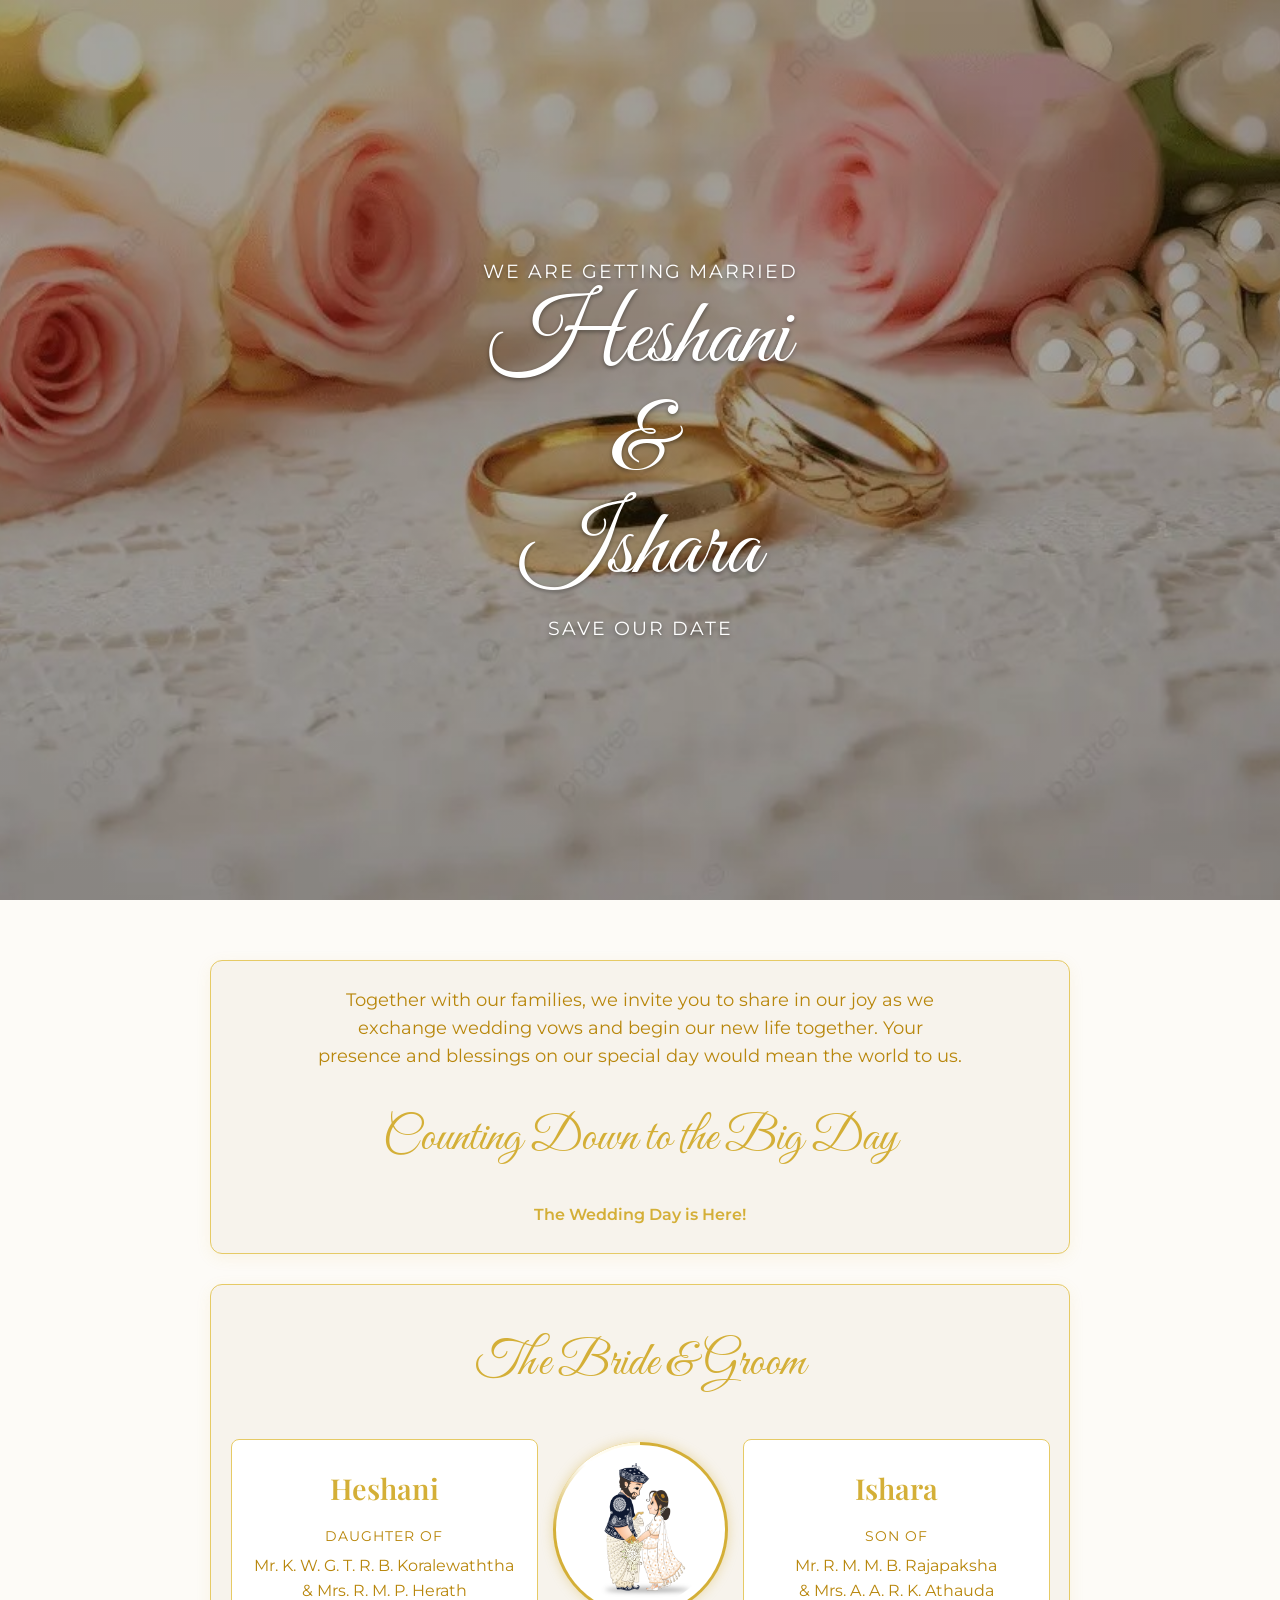
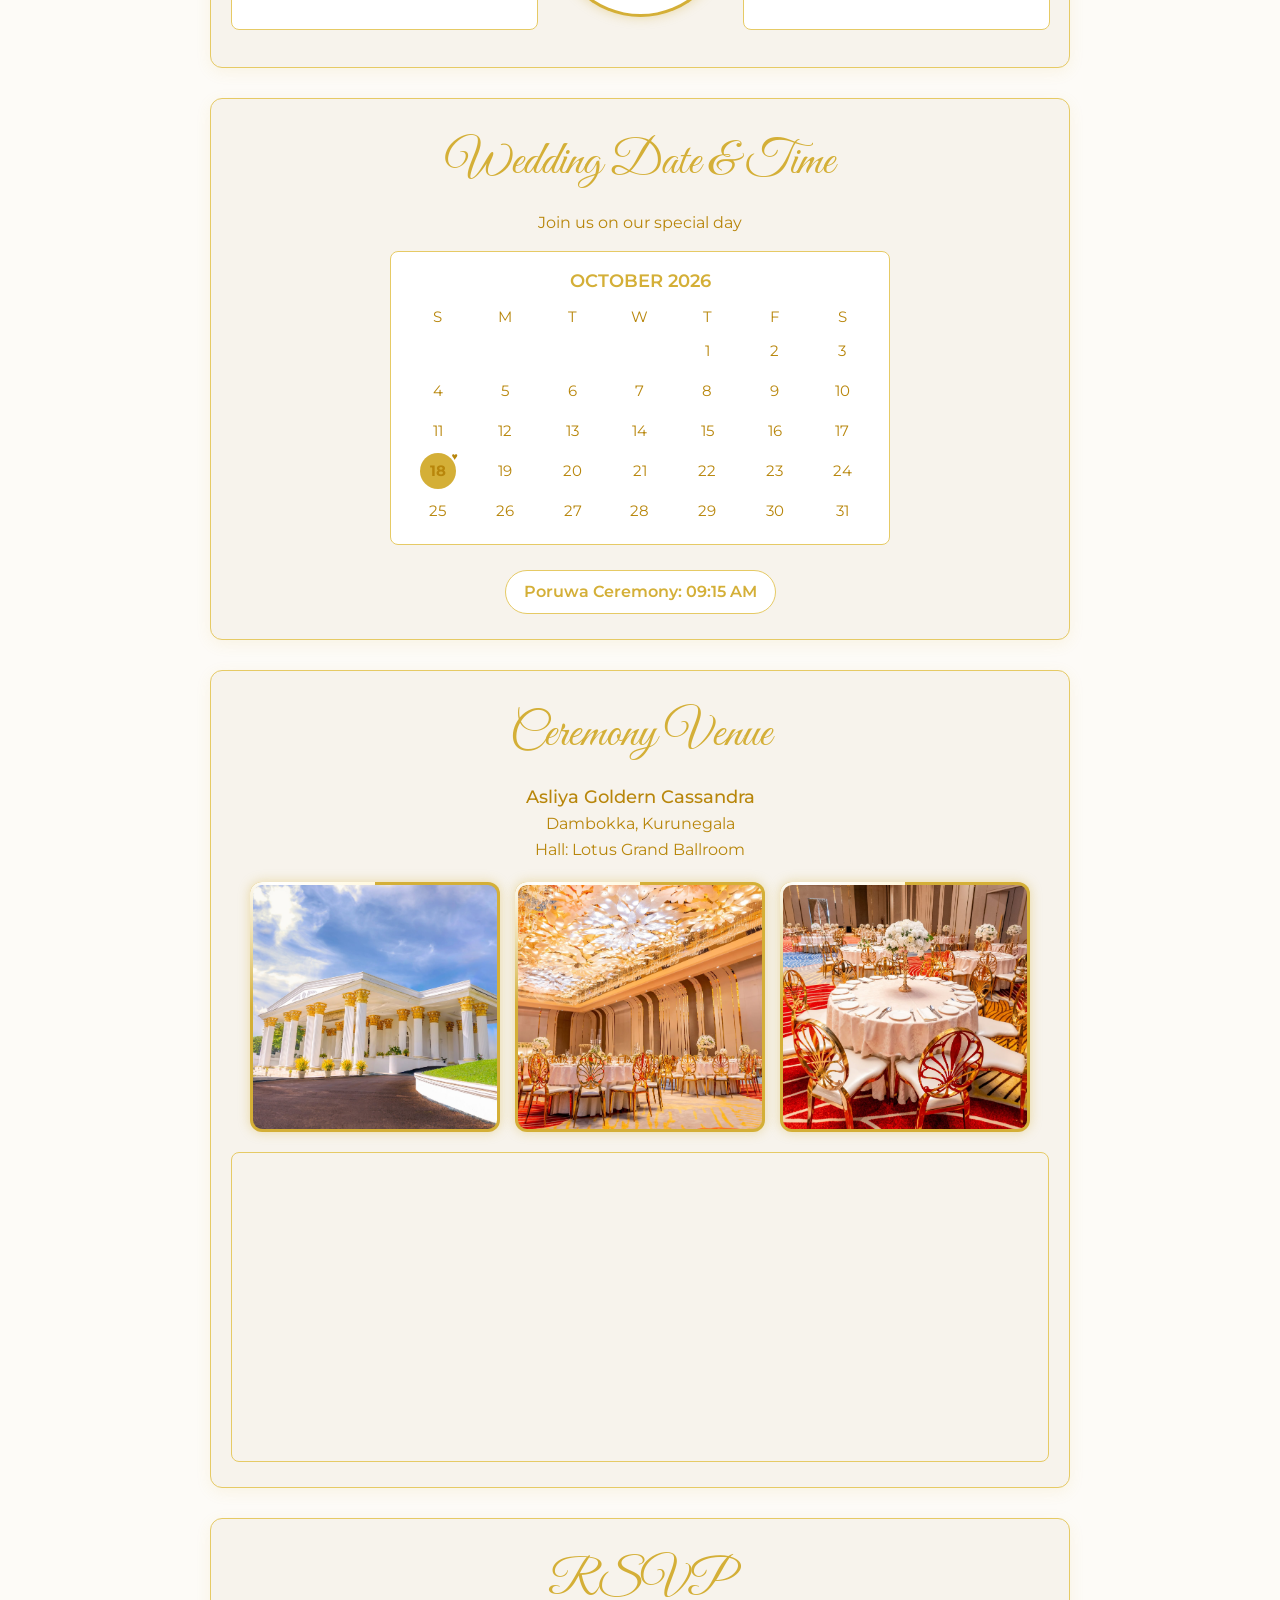
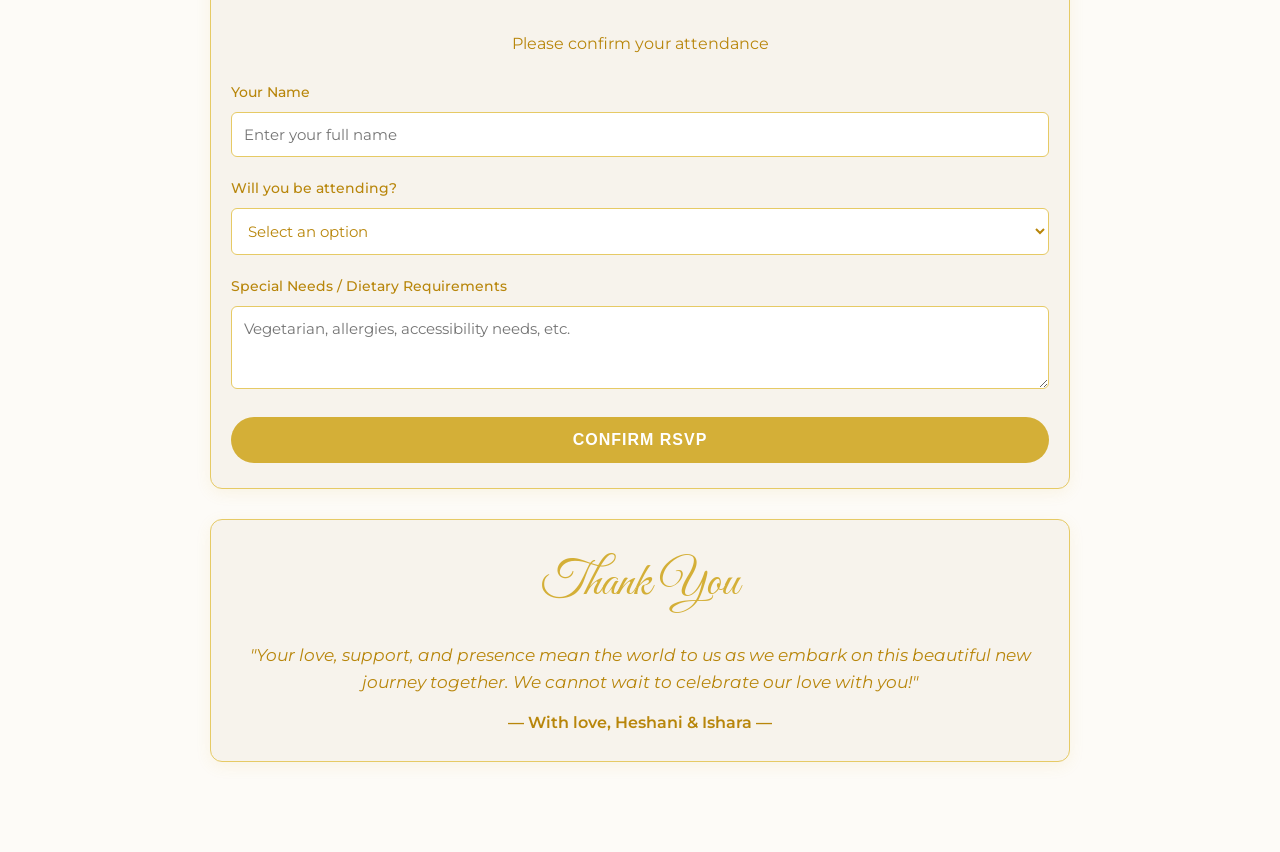
==== index.html @ fb52518d "Add files via upload" ====
<!DOCTYPE html>
<html lang="en">
<head>
    <meta charset="UTF-8">
    <meta name="viewport" content="width=device-width, initial-scale=1.0">
    <title>Heshani & Ishara - Wedding Invitation</title>
    <link href="https://fonts.googleapis.com/css2?family=Playfair+Display:ital,wght@0,400;0,600;0,700;1,400&family=Great+Vibes&family=Montserrat:wght@300;400;500;600&display=swap" rel="stylesheet">
    <link rel="stylesheet" href="styles.css">
	<link href="https://fonts.googleapis.com/css2?family=Cinzel:wght@500;600;700&family=Cormorant+Garamond:ital,wght@0,400;0,600;1,400&family=Montserrat:wght@300;400;500;600&display=swap" rel="stylesheet">
</head>
<body>

    <header class="hero">
        <div class="hero-content">
            <p>We are getting married</p>
            <h1  class="script-font" style="font-size: 6rem; margin-bottom: 10px;">Heshani <br>& <br> Ishara</h1>
            <p>Save Our Date</p>
        </div>
    </header>

    <main class="container">

        <section class="card">
            <p class="greeting">
                Together with our families, we invite you to share in our joy as we exchange wedding vows and begin our new life together. Your presence and blessings on our special day would mean the world to us.
            </p>

			<h2 class="script-font" style="font-size: 3rem; margin-bottom: 10px;">Counting Down to the Big Day</h2>
            <div class="countdown reveal-on-scroll" id="countdown">
                <div class="time-box"><span id="days">00</span><label>Days</label></div>
                <div class="time-box"><span id="hours">00</span><label>Hours</label></div>
                <div class="time-box"><span id="minutes">00</span><label>Mins</label></div>
                <div class="time-box"><span id="seconds">00</span><label>Secs</label></div>
            </div>
        </section>
		
		<section class="card">
			<div class="couple-grid">
				<!-- Title placed inside grid -->
				<h2 class="script-font couple-title">The Bride & Groom</h2>
				
				<!-- Bride Card -->
				<div class="couple-card bride-card reveal-on-scroll">
					<h3>Heshani</h3>
					<p class="parents-title">Daughter of</p>
					<p>Mr. K. W. G. T. R. B. Koralewaththa</p>
					<p>& Mrs. R. M. P. Herath</p>
				</div>

				<!-- Clipart Divider -->
				<div class="clipart-divider reveal-on-scroll">
					<div class="clipart-container">
						<img src="clip.jpg" alt="Wedding Rings Clipart" class="clipart-img">
					</div>
				</div>

				<!-- Groom Card -->
				<div class="couple-card groom-card reveal-on-scroll">
					<h3>Ishara</h3>
					<p class="parents-title">Son of</p>
					<p>Mr. R. M. M. B. Rajapaksha</p>
					<p>& Mrs. A. A. R. K. Athauda</p>
				</div>
			</div>
		</section>

        <section class="card">
            <h2 class="script-font" style="font-size: 3rem; margin-bottom: 10px;">Wedding Date & Time</h2>
            <p style="color: var(--text-muted); margin-top: 5px;">Join us on our special day</p>

            <div class="calendar-box reveal-on-scroll">
                <div class="calendar-header">OCTOBER 2026</div>
                <div class="calendar-grid">
                    <div class="day-name">S</div>
                    <div class="day-name">M</div>
                    <div class="day-name">T</div>
                    <div class="day-name">W</div>
                    <div class="day-name">T</div>
                    <div class="day-name">F</div>
                    <div class="day-name">S</div>
                    
                    <!-- October 1, 2026 starts on Thursday -->
                    <div class="date" style="grid-column: 5;">1</div>
                    <div class="date">2</div><div class="date">3</div>
                    <div class="date">4</div><div class="date">5</div><div class="date">6</div><div class="date">7</div><div class="date">8</div><div class="date">9</div><div class="date">10</div>
                    <div class="date">11</div><div class="date">12</div><div class="date">13</div><div class="date">14</div><div class="date">15</div><div class="date">16</div><div class="date">17</div>
                    <div class="date wedding-day">18</div><div class="date">19</div><div class="date">20</div><div class="date">21</div><div class="date">22</div><div class="date">23</div><div class="date">24</div>
                    <div class="date">25</div><div class="date">26</div><div class="date">27</div><div class="date">28</div><div class="date">29</div><div class="date">30</div><div class="date">31</div>
                </div>
            </div>

            <div class="ceremony-badge">
                Poruwa Ceremony: 09:15 AM
            </div>
        </section>

        <section class="card">
            <h2 class="script-font" style="font-size: 3rem; margin-bottom: 10px;">Ceremony Venue</h2>
            <p style="font-weight: 500; font-size: 1.1rem; margin-top: 10px;">Asliya Goldern Cassandra</p>
            <p style="color: var(--text-muted);">Dambokka, Kurunegala</p>
			<p style="color: var(--text-muted);">Hall: Lotus Grand Ballroom</p>
			
			<!-- Photo Gallery Section -->
			<div class="photo-gallery">
				<div class="photo-frame reveal-on-scroll">
					<img src="r1.jpg" alt="Memory Photo 1" class="gallery-img">
				</div>
				<div class="photo-frame reveal-on-scroll">
					<img src="r2.jpg" alt="Memory Photo 2" class="gallery-img">
				</div>
				<div class="photo-frame reveal-on-scroll">
					<img src="r3.jpg" alt="Memory Photo 3" class="gallery-img">
				</div>
			</div>

            <div class="map-container">
                
				<iframe src="https://www.google.com/maps/embed?pb=!1m18!1m12!1m3!1d3956.282441303506!2d80.33976857500139!3d7.433966292576842!2m3!1f0!2f0!3f0!3m2!1i1024!2i768!4f13.1!3m3!1m2!1s0x3ae33ba4acb686e9%3A0x4133679c8fdf897c!2sAsliya%20Golden%20Cassandra!5e0!3m2!1sen!2skr!4v1788179444123!5m2!1sen!2skr" width="600" height="450" style="border:0;" allowfullscreen="" loading="lazy" referrerpolicy="strict-origin-when-cross-origin"></iframe>
				
            </div>
        </section>

        <section class="card">
            <h2  class="script-font" style="font-size: 3rem; margin-bottom: 10px;">RSVP</h2>
            <p style="color: var(--text-muted); margin-bottom: 25px;">Please confirm your attendance</p>

            <form id="rsvpForm">
                <div class="form-group">
                    <label for="fullName">Your Name</label>
                    <input type="text" id="fullName" placeholder="Enter your full name" required>
                </div>

                <div class="form-group">
                    <label for="attendance">Will you be attending?</label>
                    <select id="attendance" required>
                        <option value="" disabled selected>Select an option</option>
                        <option value="attending">Joyfully Accept</option>
                        <option value="not_attending">Regretfully Decline</option>
                        <!--option value="attending_with_guest">Attending with Guest (+1)</option> -->
                    </select>
                </div>

                <div class="form-group">
                    <label for="specialNeeds">Special Needs / Dietary Requirements</label>
                    <textarea id="specialNeeds" rows="3" placeholder="Vegetarian, allergies, accessibility needs, etc."></textarea>
                </div>

                <button type="submit" class="btn-submit">Confirm RSVP</button>
            </form>
        </section>

        <section class="card">
            <h2 class="script-font" style="font-size: 3rem; color: var(--accent-gold);">Thank You</h2>
            <p class="closing-message">
                "Your love, support, and presence mean the world to us as we embark on this beautiful new journey together. We cannot wait to celebrate our love with you!"
            </p>
            <p style="margin-top: 15px; font-weight: 600; color: var(--text-dark);">— With love, Heshani & Ishara —</p>
        </section>

    </main>

    <script src="script.js"></script>
</body>
</html>
---- styles.css ----
:root {
    --bg-cream: #FDFBF7;
    --card-cream: #F7F3EC;
    --accent-gold: #D4AF37;       /* Bright, rich gold */
    --clear-gold: #E6CA65;        /* Clear gold for borders */
    --dark-gold: #B8860B;         /* Deep gold for main body text */
    --white: #FFFFFF;
}

* {
    margin: 0;
    padding: 0;
    box-sizing: border-box;
}

html {
    scroll-behavior: smooth;
}

body {
    font-family: 'Montserrat', sans-serif;
    background-color: var(--bg-cream);
    color: var(--dark-gold);      /* Changed main body text to gold */
    line-height: 1.6;
    text-align: center;
}

h1, h2, h3 {
    font-family: 'Playfair Display', serif;
    font-weight: 600;
    color: var(--accent-gold);     /* Changed headers to gold */
}

.script-font {
    font-family: 'Great Vibes', cursive;
    color: var(--accent-gold);
    font-weight: 400;
}

.container {
    max-width: 900px;
    margin: 0 auto;
    padding: 60px 20px;
}

.card {
    background: var(--card-cream);
    border: 1.5px solid var(--clear-gold); /* Clear gold border */
    border-radius: 12px;
    padding: 40px 20px;
    margin-bottom: 40px;
    box-shadow: 0 4px 15px rgba(212, 175, 55, 0.1);
}

/* Hero Section */
.hero {
    position: relative;
    min-height: 100vh;
    display: flex;
    align-items: center;
    justify-content: center;		
	background: linear-gradient(rgba(0, 0, 0, 0.35), rgba(0, 0, 0, 0.35)), 
                url('cover1.jpg') center/cover no-repeat;
    color: var(--white);
    text-shadow: 0 2px 4px rgba(0, 0, 0, 0.4);
    padding: 20px;
}

.hero-content h1 {
    font-size: clamp(3rem, 8vw, 5rem);
    margin-bottom: 10px;
    line-height: 1.1;
    color: var(--white);
}

.hero-content p {
    font-size: 1.2rem;
    letter-spacing: 2px;
    text-transform: uppercase;
}

.greeting {
    font-size: 1.1rem;
    max-width: 650px;
    margin: 0 auto 30px auto;
    color: var(--dark-gold);
}

/* Countdown */
.countdown {
    display: flex;
    justify-content: center;
    gap: 15px;
    margin-top: 25px;
    flex-wrap: wrap;
}

.time-box {
    background: var(--white);
    border: 1px solid var(--clear-gold); /* Clear gold border */
    padding: 15px;
    border-radius: 8px;
    min-width: 80px;
}

.time-box span {
    display: block;
    font-size: 1.8rem;
    font-weight: 700;
    color: var(--accent-gold);
    font-family: 'Playfair Display', serif;
}

.time-box label {
    font-size: 0.75rem;
    text-transform: uppercase;
    letter-spacing: 1px;
    color: var(--dark-gold);
}

/* Couple Section */
.couple-grid {
    display: grid;
    grid-template-columns: repeat(auto-fit, minmax(280px, 1fr));
    gap: 30px;
    margin-top: 30px;
}

.couple-card {
    background: var(--white);
    padding: 30px;
    border-radius: 8px;
    border: 1px solid var(--clear-gold); /* Clear gold border */
}

.couple-card h3 {
    font-size: 1.8rem;
    color: var(--accent-gold);
    margin-bottom: 10px;
}

.parents-title {
    font-size: 0.85rem;
    text-transform: uppercase;
    letter-spacing: 1px;
    color: var(--dark-gold);
    margin-top: 15px;
    margin-bottom: 5px;
}

/* Calendar */
.calendar-box {
    background: var(--white);
    max-width: 350px;
    margin: 20px auto;
    border-radius: 8px;
    padding: 20px;
    border: 1px solid var(--clear-gold); /* Clear gold border */
}

.calendar-header {
    font-weight: 600;
    color: var(--accent-gold);
    margin-bottom: 15px;
    font-size: 1.1rem;
}

/* Center grid items and maintain proportional sizing */
.calendar-grid {
    display: grid;
    grid-template-columns: repeat(7, 1fr);
    gap: 4px;
    font-size: 0.95rem;
    align-items: center;
    justify-items: center;
}

/* Base date styling with forced equal width and height */
.date {
    display: flex;
    align-items: center;
    justify-content: center;
    width: 36px;            /* Fixed width for a perfect base */
    height: 36px;           /* Fixed height equal to width */
    border-radius: 50%;     /* Creates a perfect symmetrical circle */
    color: var(--dark-gold);
    margin: 0 auto;
}

/* Symmetrical highlighted circle with smooth slow blinking */
.wedding-day {
    background: var(--accent-gold);
    color: var(--white);
    font-weight: bold;
    position: relative;
    border-radius: 50%;
    /* Smooth, subtle glow animation */
    animation: slowBlink 2.5s infinite ease-in-out;
}

/* Heart indicator position adjustment */
.wedding-day::after {
    content: '♥';
    position: absolute;
    top: -4px;
    right: -2px;
    font-size: 0.65rem;
    color: var(--dark-gold);
}

/* Smooth blinking animation that preserves the perfect circle */
@keyframes slowBlink {
    0%, 100% {
        opacity: 1;
        transform: scale(1);
        box-shadow: 0 0 0px rgba(212, 175, 55, 0);
    }
    50% {
        opacity: 0.55;
        transform: scale(1.1);
        box-shadow: 0 0 10px rgba(212, 175, 55, 0.7);
    }
}





@keyframes slowBlink {
    0%, 100% {
        opacity: 1;
        transform: scale(1);
        box-shadow: 0 0 0px rgba(212, 175, 55, 0);
    }
    50% {
        opacity: 0.4;
        transform: scale(1.08);
        box-shadow: 0 0 12px rgba(212, 175, 55, 0.8);
    }
}

.ceremony-badge {
    display: inline-block;
    background: var(--white);
    border: 1px solid var(--clear-gold); /* Clear gold border */
    color: var(--accent-gold);
    padding: 10px 20px;
    border-radius: 50px;
    font-weight: 600;
    margin-top: 15px;
    font-size: 1.1rem;
}

/* Map */
.map-container {
    overflow: hidden;
    border-radius: 8px;
    border: 1px solid var(--clear-gold); /* Clear gold border */
    margin-top: 20px;
}

.map-container iframe {
    width: 100%;
    height: 300px;
    border: 0;
}

/* Form */
.form-group {
    margin-bottom: 20px;
    text-align: left;
}

.form-group label {
    display: block;
    margin-bottom: 8px;
    font-size: 0.9rem;
    font-weight: 500;
    color: var(--dark-gold);
}

.form-group input, 
.form-group select, 
.form-group textarea {
    width: 100%;
    padding: 12px;
    border: 1px solid var(--clear-gold); /* Clear gold border */
    border-radius: 6px;
    background: var(--white);
    font-family: inherit;
    font-size: 0.95rem;
    color: var(--dark-gold);
}

.form-group input:focus, 
.form-group select:focus, 
.form-group textarea:focus {
    outline: none;
    border-color: var(--accent-gold);
    box-shadow: 0 0 5px rgba(212, 175, 55, 0.5);
}

.btn-submit {
    background: var(--accent-gold);
    color: var(--white);
    border: none;
    padding: 14px 30px;
    font-size: 1rem;
    font-weight: 600;
    border-radius: 50px;
    cursor: pointer;
    width: 100%;
    transition: background 0.3s ease;
    letter-spacing: 1px;
    text-transform: uppercase;
}

.btn-submit:hover {
    background: var(--dark-gold);
}

/* Footer Message */
.closing-message {
    font-style: italic;
    color: var(--dark-gold);
    font-size: 1.05rem;
    margin-top: 20px;
}

/* Responsive layout for mobile screens */
/* MOBILE LAYOUT ORDER: Title (1) -> Clipart (2) -> Heshani (3) -> Ishara (4) */
@media (max-width: 768px) {
    .couple-grid {
        flex-direction: column;
        gap: 15px;
    }

    .couple-title {
        order: 1;
        margin-bottom: 0;
    }

    .clipart-divider {
        order: 2;
    }

    .bride-card {
        order: 3;
        width: 100%;
    }

    .groom-card {
        order: 4;
        width: 100%;
    }

    .couple-card {
        padding: 20px 15px;
    }
}

/* */
 /* 1. Reduce overall padding inside the card */
.card {
    background: var(--card-cream);
    border: 1.5px solid var(--clear-gold);
    border-radius: 12px;
    padding: 25px 20px; /* Reduced top/bottom padding from 40px to 25px */
    margin-bottom: 30px; /* Reduced bottom margin from 40px to 30px */
    box-shadow: 0 4px 15px rgba(212, 175, 55, 0.1);
}

/* 2. Increase calendar width and reduce vertical margins */
.calendar-box {
    background: var(--white);
    max-width: 500px; /* Increased width from 350px to 500px to spread dates evenly */
    width: 100%;
    margin: 15px auto; /* Reduced vertical margins */
    border-radius: 8px;
    padding: 15px; /* Reduced padding from 20px to 15px */
    border: 1px solid var(--clear-gold);
}

.calendar-header {
    font-weight: 600;
    color: var(--accent-gold);
    margin-bottom: 10px; /* Reduced spacing under the month title */
    font-size: 1.1rem;
}

/* 3. Adjust grid column gap and row spacing */
.calendar-grid {
    display: grid;
    grid-template-columns: repeat(7, 1fr);
    gap: 4px; /* Reduced gap between numbers */
    font-size: 0.95rem;
}

.date {
    padding: 6px 0; /* Reduced top/bottom padding from 8px to 6px */
    border-radius: 50%;
    color: var(--dark-gold);
}

/* 4. Make the ceremony badge more compact */
.ceremony-badge {
    display: inline-block;
    background: var(--white);
    border: 1px solid var(--clear-gold);
    color: var(--accent-gold);
    padding: 8px 18px; /* Reduced padding from 10px 20px to 8px 18px */
    border-radius: 50px;
    font-weight: 600;
    margin-top: 10px; /* Reduced top margin from 15px to 10px */
    font-size: 1rem;
}


/* clip art */

/* Container for the clipart image */
.clipart-container {
    position: relative;
    width: 190px;
    height: 190px;
    margin: 15px auto 25px auto;
    border-radius: 50%;
    padding: 3px; /* Space for the animated border */
    background: #D4AF37; /* Base gold color */
    box-shadow: 0 0 15px rgba(212, 175, 55, 0.4); /* Gold ambient glow */
    overflow: hidden;
    display: flex;
    align-items: center;
    justify-content: center;
}

/* Moving bright spot across the border path */
.clipart-container::before {
    content: '';
    position: absolute;
    width: 150%;
    height: 150%;
    background: conic-gradient(
        transparent 0deg,
        transparent 280deg,
        #FFFFFF 330deg, /* Bright white light spot */
        #FFF8DC 360deg  /* Warm gold accent */
    );
    animation: rotateBorder 3.5s linear infinite;
}

/* Clipart image element */
.clipart-img {
    position: relative;
    z-index: 1;
    width: 100%;
    height: 100%;
    object-fit: contain;
    background-color: var(--white);
    border-radius: 50%;
    padding: 12px;
}

/* Border light rotation animation */
@keyframes rotateBorder {
    0% {
        transform: rotate(0deg);
    }
    100% {
        transform: rotate(360deg);
    }
}



/*  raw couple grid */ 

/* Flex layout to keep all 3 elements in a single horizontal row */
.couple-grid {
    display: flex;
    flex-direction: row;
    align-items: center;
    justify-content: center;
    gap: 15px; /* Minimal, clean spacing between cards */
    margin-top: 25px;
    width: 100%;
}

/* Flex sizing to ensure equal-width cards */
.couple-card {
    flex: 1;
    background: var(--white);
    padding: 25px 15px;
    border-radius: 8px;
    border: 1px solid var(--clear-gold);
    min-width: 0; /* Prevents overflow inside flex containers */
}

/* Center clipart styling */
.clipart-divider {
    flex: 0 0 auto; /* Keeps the clipart at a fixed size */
    display: flex;
    align-items: center;
    justify-content: center;
}

.clipart-container {
    position: relative;
    width: 175px;
    height: 175px;
    border-radius: 50%;
    padding: 3px;
    background: var(--accent-gold);
    box-shadow: 0 0 12px rgba(212, 175, 55, 0.4);
    overflow: hidden;
    display: flex;
    align-items: center;
    justify-content: center;
}

/* Smooth rotating light spot on border */
.clipart-container::before {
    content: '';
    position: absolute;
    width: 150%;
    height: 150%;
    background: conic-gradient(
        transparent 0deg,
        transparent 270deg,
        #FFFFFF 320deg,
        #FFF8DC 360deg
    );
    animation: rotateBorder 3s linear infinite;
}

.clipart-img {
    position: relative;
    z-index: 1;
    width: 100%;
    height: 100%;
    object-fit: contain;
    background-color: var(--white);
    border-radius: 50%;
    padding: 8px;
}

@keyframes rotateBorder {
    0% { transform: rotate(0deg); }
    100% { transform: rotate(360deg); }
}

/* Mobile Responsiveness */
@media (max-width: 768px) {
    .couple-grid {
        gap: 8px; /* Tighter gap on smaller screens */
    }
    
    .couple-card {
        padding: 15px 8px;
    }

    .clipart-container {
        width: 55px;
        height: 55px;
    }
}

/* Title inside grid styling */
.couple-title {
    font-size: 3rem;
    margin-bottom: 10px;
    width: 100%;
}

/* Desktop Grid/Flex Layout (Title Top, then Row below) */
.couple-grid {
    display: flex;
    flex-wrap: wrap;
    align-items: center;
    justify-content: center;
    gap: 15px;
    margin-top: 15px;
    width: 100%;
}

.couple-card {
    flex: 1;
    background: var(--white);
    padding: 25px 15px;
    border-radius: 8px;
    border: 1px solid var(--clear-gold);
    min-width: 0;
}

.clipart-divider {
    flex: 0 0 auto;
    display: flex;
    align-items: center;
    justify-content: center;
}

.clipart-container {
    position: relative;
    width: 175px;
    height: 175px;
    border-radius: 50%;
    padding: 3px;
    background: var(--accent-gold);
    box-shadow: 0 0 12px rgba(212, 175, 55, 0.4);
    overflow: hidden;
    display: flex;
    align-items: center;
    justify-content: center;
}

.clipart-container::before {
    content: '';
    position: absolute;
    width: 150%;
    height: 150%;
    background: conic-gradient(
        transparent 0deg,
        transparent 270deg,
        #FFFFFF 320deg,
        #FFF8DC 360deg
    );
    animation: rotateBorder 3s linear infinite;
}

.clipart-img {
    position: relative;
    z-index: 1;
    width: 100%;
    height: 100%;
    object-fit: contain;
    background-color: var(--white);
    border-radius: 50%;
    padding: 8px;
}

@keyframes rotateBorder {
    0% { transform: rotate(0deg); }
    100% { transform: rotate(360deg); }
}

/* MOBILE LAYOUT ORDER: Title (1) -> Clipart (2) -> Heshani (3) -> Ishara (4) */
@media (max-width: 768px) {
    .couple-grid {
        flex-direction: column;
        gap: 15px;
    }

    .couple-title {
        order: 1;
        margin-bottom: 0;
    }

    .clipart-divider {
        order: 2;
    }

    .bride-card {
        order: 3;
        width: 100%;
    }

    .groom-card {
        order: 4;
        width: 100%;
    }

    .couple-card {
        padding: 20px 15px;
    }
}

/* Initial hidden state for scroll-animated elements */
.reveal-on-scroll {
    opacity: 0;
    transform: translateY(30px) scale(0.95);
    transition: opacity 0.6s cubic-bezier(0.175, 0.885, 0.32, 1.275), 
                transform 0.6s cubic-bezier(0.175, 0.885, 0.32, 1.275);
    will-change: opacity, transform;
}

/* Bouncing reveal state triggered on scroll */
.reveal-on-scroll.bounce-in {
    opacity: 1;
    transform: translateY(0) scale(1);
}

/* Gallery Container Layout */
.photo-gallery {
    display: flex;
    flex-direction: row;
    align-items: center;
    justify-content: center;
    gap: 15px;
    margin: 20px 0;
    width: 100%;
}

/* Square Photo Frame with Gold Border & Ambient Glow */
.photo-frame {
    position: relative;
    width: 250px;
    height: 250px; /* Forces a perfect square */
    border-radius: 12px; /* Smooth rounded square corners */
    padding: 3px; /* Border thickness for light animation */
    background: var(--accent-gold);
    box-shadow: 0 0 12px rgba(212, 175, 55, 0.4);
    overflow: hidden;
    display: flex;
    align-items: center;
    justify-content: center;
    flex: 0 0 auto;
}

/* Continuous Light Spot Traveling Around the Square Border */
.photo-frame::before {
    content: '';
    position: absolute;
    width: 200%;
    height: 200%;
    background: conic-gradient(
        transparent 0deg,
        transparent 270deg,
        #FFFFFF 320deg, /* Bright traveling spotlight */
        #FFF8DC 360deg
    );
    /*animation: rotateBorder 3.5s linear infinite; */
}

/* Square Gallery Image Element */
.gallery-img {
    position: relative;
    z-index: 1;
    width: 100%;
    height: 100%;
    object-fit: cover; /* Ensures images fill the square without stretching */
    border-radius: 9px;
    background-color: var(--white);
}

/* Responsive adjustments for Mobile Screens */
@media (max-width: 768px) {
    .photo-gallery {
        gap: 10px;
    }

    .photo-frame {
        width: 33%;
        height: 30%; /* Scaled down square size for small devices */
    }
}
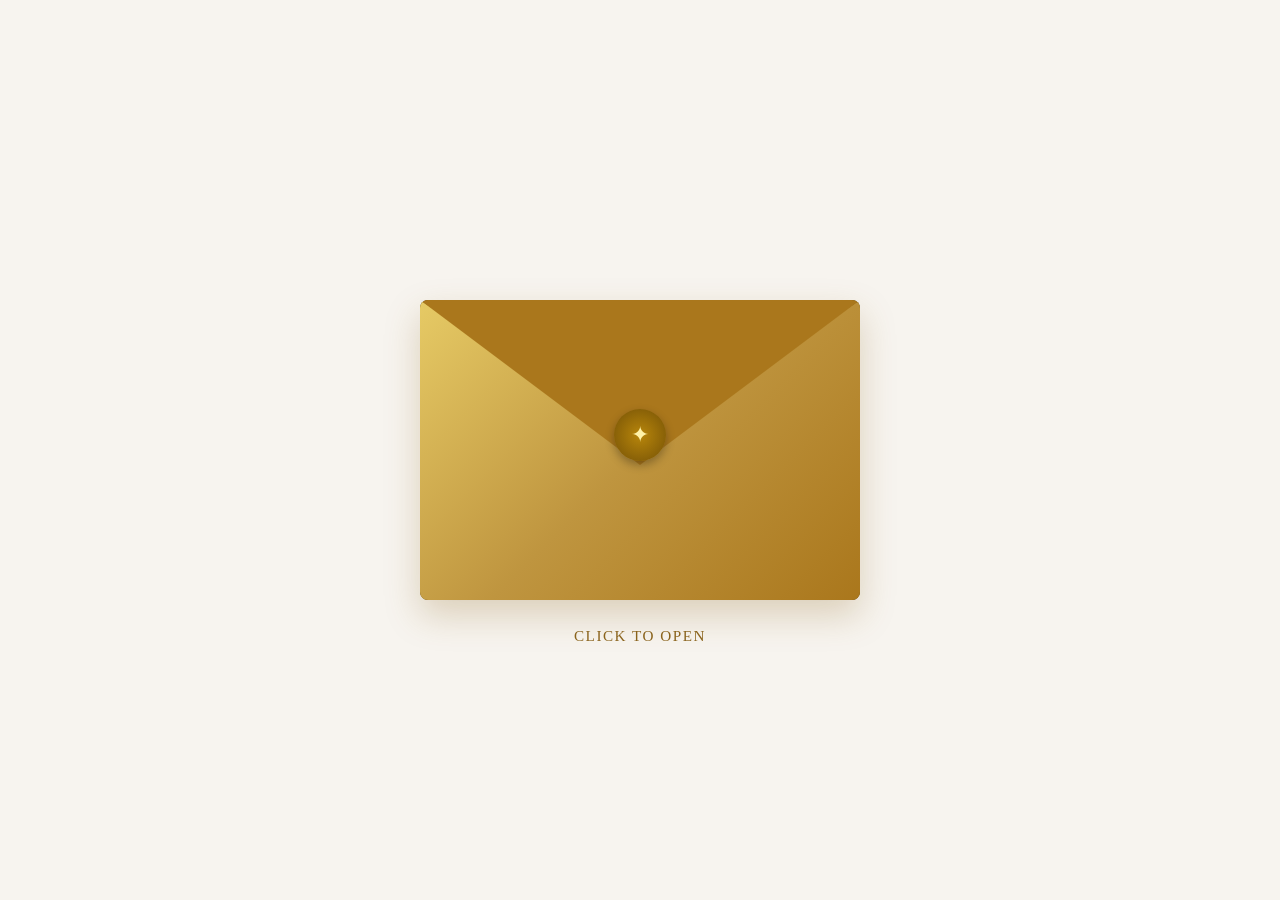
==== commit e203e4ac: "Add files via upload" ====
--- a/index.html
+++ b/index.html
@@ -1,164 +1,282 @@
 <!DOCTYPE html>
 <html lang="en">
 <head>
-    <meta charset="UTF-8">
-    <meta name="viewport" content="width=device-width, initial-scale=1.0">
-    <title>Heshani & Ishara - Wedding Invitation</title>
-    <link href="https://fonts.googleapis.com/css2?family=Playfair+Display:ital,wght@0,400;0,600;0,700;1,400&family=Great+Vibes&family=Montserrat:wght@300;400;500;600&display=swap" rel="stylesheet">
-    <link rel="stylesheet" href="styles.css">
-	<link href="https://fonts.googleapis.com/css2?family=Cinzel:wght@500;600;700&family=Cormorant+Garamond:ital,wght@0,400;0,600;1,400&family=Montserrat:wght@300;400;500;600&display=swap" rel="stylesheet">
+  <meta charset="UTF-8">
+  <meta name="viewport" content="width=device-width, initial-scale=1.0">
+  <title>You're Invited!</title>
+  <style>
+    :root {
+      --bg-color: #f7f4ef;
+      --gold-main: linear-gradient(135deg, #e6ca65 0%, #bf953f 50%, #aa771c 100%);
+      --text-color: #3e3228;
+      --accent-color: #8a631c;
+    }
+
+    * {
+      box-sizing: border-box;
+      margin: 0;
+      padding: 0;
+    }
+
+    body {
+      background-color: var(--bg-color);
+      font-family: 'Georgia', serif;
+      min-height: 100vh;
+      overflow: hidden;
+      display: flex;
+      justify-content: center;
+      align-items: center;
+      position: relative;
+    }
+
+    /* ---------------- ENVELOPE STAGE ---------------- */
+    .wrapper {
+      position: relative;
+      width: min(90vw, 440px);
+      aspect-ratio: 44 / 30;
+      z-index: 2;
+      transition: opacity 1.5s ease;
+    }
+
+    .container {
+      position: relative;
+      width: 100%;
+      height: 100%;
+      cursor: pointer;
+      transform-style: preserve-3d;
+    }
+
+    .envelope-back {
+      position: absolute;
+      width: 100%;
+      height: 100%;
+      background: #5c4004;
+      border-radius: 8px;
+      box-shadow: 0 15px 35px rgba(138, 99, 28, 0.25);
+      z-index: 1;
+    }
+
+    .letter {
+      position: absolute;
+      top: 5%;
+      left: 4.5%;
+      width: 91%;
+      height: 90%;
+      background: #ffffff;
+      border-radius: 6px;
+      padding: clamp(12px, 4vw, 25px);
+      text-align: center;
+      box-shadow: 0 4px 15px rgba(0,0,0,0.08);
+      border: 1px solid #f0e6d2;
+      z-index: 2;
+      transition: transform 1.2s cubic-bezier(0.25, 1, 0.5, 1) 1.2s;
+      display: flex;
+      flex-direction: column;
+      justify-content: center;
+      align-items: center;
+    }
+
+    .letter h1 {
+      font-size: clamp(1.1rem, 4.5vw, 1.6rem);
+      color: var(--accent-color);
+      margin-bottom: 8px;
+      font-weight: normal;
+      letter-spacing: 0.5px;
+    }
+
+    .letter p {
+      font-size: clamp(0.78rem, 3vw, 0.98rem);
+      color: var(--text-color);
+      line-height: 1.4;
+      font-style: italic;
+    }
+
+    .pocket {
+      position: absolute;
+      width: 100%;
+      height: 100%;
+      background: var(--gold-main);
+      border-radius: 8px;
+      clip-path: polygon(0 0, 0 100%, 100% 100%, 100% 0, 50% 50%);
+      z-index: 3;
+    }
+
+    .flap {
+      position: absolute;
+      top: 0;
+      width: 100%;
+      height: 100%;
+      background: #aa771c;
+      border-radius: 8px;
+      clip-path: polygon(0 0, 100% 0, 50% 55%);
+      transform-origin: top;
+      transition: transform 1.2s cubic-bezier(0.4, 0, 0.2, 1);
+      z-index: 4;
+      filter: drop-shadow(0 4px 6px rgba(0,0,0,0.15));
+    }
+
+    .wax-seal {
+      position: absolute;
+      top: 45%;
+      left: 50%;
+      transform: translate(-50%, -50%);
+      width: clamp(38px, 12vw, 52px);
+      height: clamp(38px, 12vw, 52px);
+      background: radial-gradient(circle, #b8860b 0%, #745106 100%);
+      border-radius: 50%;
+      z-index: 5;
+      display: flex;
+      justify-content: center;
+      align-items: center;
+      color: #fff2a8;
+      font-size: clamp(16px, 5vw, 22px);
+      box-shadow: 0 4px 10px rgba(0,0,0,0.3);
+      transition: opacity 0.4s ease;
+    }
+
+    .click-hint {
+      position: absolute;
+      bottom: -45px;
+      width: 100%;
+      text-align: center;
+      color: var(--accent-color);
+      font-size: clamp(0.75rem, 2.5vw, 0.95rem);
+      letter-spacing: 1.5px;
+      animation: pulse 2s infinite;
+    }
+
+    @keyframes pulse {
+      0%, 100% { opacity: 0.4; }
+      50% { opacity: 1; }
+    }
+
+    .container.open .wax-seal { opacity: 0; }
+    .container.open .flap { transform: rotateX(180deg); z-index: 1; }
+    .container.open .letter { transform: translateY(-63%); }
+
+    /* ---------------- FLOWER RAIN EFFECT ---------------- */
+    #flower-container {
+      position: fixed;
+      inset: 0;
+      pointer-events: none;
+      z-index: 3;
+      overflow: hidden;
+    }
+
+    .petal {
+      position: absolute;
+      background: radial-gradient(circle at 30% 30%, #ffd1dc, #f8a5c2);
+      border-radius: 150% 0 150% 0;
+      opacity: 0.8;
+      animation: fall linear forwards;
+    }
+
+    @keyframes fall {
+      0% {
+        transform: translateY(-10vh) rotate(0deg) scale(0.8);
+        opacity: 0;
+      }
+      10% {
+        opacity: 0.9;
+      }
+      100% {
+        transform: translateY(105vh) rotate(720deg) scale(1.2);
+        opacity: 0.2;
+      }
+    }
+
+    /* ---------------- FADE TRANSITION OVERLAY ---------------- */
+    #fade-overlay {
+      position: fixed;
+      inset: 0;
+      background-color: var(--bg-color);
+      opacity: 0;
+      pointer-events: none;
+      z-index: 10;
+      transition: opacity 1.5s ease-in-out;
+    }
+
+    #fade-overlay.active {
+      opacity: 1;
+      pointer-events: auto;
+    }
+  </style>
 </head>
 <body>
 
-    <header class="hero">
-        <div class="hero-content">
-            <p>We are getting married</p>
-            <h1  class="script-font" style="font-size: 6rem; margin-bottom: 10px;">Heshani <br>& <br> Ishara</h1>
-            <p>Save Our Date</p>
-        </div>
-    </header>
-
-    <main class="container">
-
-        <section class="card">
-            <p class="greeting">
-                Together with our families, we invite you to share in our joy as we exchange wedding vows and begin our new life together. Your presence and blessings on our special day would mean the world to us.
-            </p>
-
-			<h2 class="script-font" style="font-size: 3rem; margin-bottom: 10px;">Counting Down to the Big Day</h2>
-            <div class="countdown reveal-on-scroll" id="countdown">
-                <div class="time-box"><span id="days">00</span><label>Days</label></div>
-                <div class="time-box"><span id="hours">00</span><label>Hours</label></div>
-                <div class="time-box"><span id="minutes">00</span><label>Mins</label></div>
-                <div class="time-box"><span id="seconds">00</span><label>Secs</label></div>
-            </div>
-        </section>
-		
-		<section class="card">
-			<div class="couple-grid">
-				<!-- Title placed inside grid -->
-				<h2 class="script-font couple-title">The Bride & Groom</h2>
-				
-				<!-- Bride Card -->
-				<div class="couple-card bride-card reveal-on-scroll">
-					<h3>Heshani</h3>
-					<p class="parents-title">Daughter of</p>
-					<p>Mr. K. W. G. T. R. B. Koralewaththa</p>
-					<p>& Mrs. R. M. P. Herath</p>
-				</div>
-
-				<!-- Clipart Divider -->
-				<div class="clipart-divider reveal-on-scroll">
-					<div class="clipart-container">
-						<img src="clip.jpg" alt="Wedding Rings Clipart" class="clipart-img">
-					</div>
-				</div>
-
-				<!-- Groom Card -->
-				<div class="couple-card groom-card reveal-on-scroll">
-					<h3>Ishara</h3>
-					<p class="parents-title">Son of</p>
-					<p>Mr. R. M. M. B. Rajapaksha</p>
-					<p>& Mrs. A. A. R. K. Athauda</p>
-				</div>
-			</div>
-		</section>
-
-        <section class="card">
-            <h2 class="script-font" style="font-size: 3rem; margin-bottom: 10px;">Wedding Date & Time</h2>
-            <p style="color: var(--text-muted); margin-top: 5px;">Join us on our special day</p>
-
-            <div class="calendar-box reveal-on-scroll">
-                <div class="calendar-header">OCTOBER 2026</div>
-                <div class="calendar-grid">
-                    <div class="day-name">S</div>
-                    <div class="day-name">M</div>
-                    <div class="day-name">T</div>
-                    <div class="day-name">W</div>
-                    <div class="day-name">T</div>
-                    <div class="day-name">F</div>
-                    <div class="day-name">S</div>
-                    
-                    <!-- October 1, 2026 starts on Thursday -->
-                    <div class="date" style="grid-column: 5;">1</div>
-                    <div class="date">2</div><div class="date">3</div>
-                    <div class="date">4</div><div class="date">5</div><div class="date">6</div><div class="date">7</div><div class="date">8</div><div class="date">9</div><div class="date">10</div>
-                    <div class="date">11</div><div class="date">12</div><div class="date">13</div><div class="date">14</div><div class="date">15</div><div class="date">16</div><div class="date">17</div>
-                    <div class="date wedding-day">18</div><div class="date">19</div><div class="date">20</div><div class="date">21</div><div class="date">22</div><div class="date">23</div><div class="date">24</div>
-                    <div class="date">25</div><div class="date">26</div><div class="date">27</div><div class="date">28</div><div class="date">29</div><div class="date">30</div><div class="date">31</div>
-                </div>
-            </div>
-
-            <div class="ceremony-badge">
-                Poruwa Ceremony: 09:15 AM
-            </div>
-        </section>
-
-        <section class="card">
-            <h2 class="script-font" style="font-size: 3rem; margin-bottom: 10px;">Ceremony Venue</h2>
-            <p style="font-weight: 500; font-size: 1.1rem; margin-top: 10px;">Asliya Goldern Cassandra</p>
-            <p style="color: var(--text-muted);">Dambokka, Kurunegala</p>
-			<p style="color: var(--text-muted);">Hall: Lotus Grand Ballroom</p>
-			
-			<!-- Photo Gallery Section -->
-			<div class="photo-gallery">
-				<div class="photo-frame reveal-on-scroll">
-					<img src="r1.jpg" alt="Memory Photo 1" class="gallery-img">
-				</div>
-				<div class="photo-frame reveal-on-scroll">
-					<img src="r2.jpg" alt="Memory Photo 2" class="gallery-img">
-				</div>
-				<div class="photo-frame reveal-on-scroll">
-					<img src="r3.jpg" alt="Memory Photo 3" class="gallery-img">
-				</div>
-			</div>
-
-            <div class="map-container">
-                
-				<iframe src="https://www.google.com/maps/embed?pb=!1m18!1m12!1m3!1d3956.282441303506!2d80.33976857500139!3d7.433966292576842!2m3!1f0!2f0!3f0!3m2!1i1024!2i768!4f13.1!3m3!1m2!1s0x3ae33ba4acb686e9%3A0x4133679c8fdf897c!2sAsliya%20Golden%20Cassandra!5e0!3m2!1sen!2skr!4v1788179444123!5m2!1sen!2skr" width="600" height="450" style="border:0;" allowfullscreen="" loading="lazy" referrerpolicy="strict-origin-when-cross-origin"></iframe>
-				
-            </div>
-        </section>
-
-        <section class="card">
-            <h2  class="script-font" style="font-size: 3rem; margin-bottom: 10px;">RSVP</h2>
-            <p style="color: var(--text-muted); margin-bottom: 25px;">Please confirm your attendance</p>
-
-            <form id="rsvpForm">
-                <div class="form-group">
-                    <label for="fullName">Your Name</label>
-                    <input type="text" id="fullName" placeholder="Enter your full name" required>
-                </div>
-
-                <div class="form-group">
-                    <label for="attendance">Will you be attending?</label>
-                    <select id="attendance" required>
-                        <option value="" disabled selected>Select an option</option>
-                        <option value="attending">Joyfully Accept</option>
-                        <option value="not_attending">Regretfully Decline</option>
-                        <!--option value="attending_with_guest">Attending with Guest (+1)</option> -->
-                    </select>
-                </div>
-
-                <div class="form-group">
-                    <label for="specialNeeds">Special Needs / Dietary Requirements</label>
-                    <textarea id="specialNeeds" rows="3" placeholder="Vegetarian, allergies, accessibility needs, etc."></textarea>
-                </div>
-
-                <button type="submit" class="btn-submit">Confirm RSVP</button>
-            </form>
-        </section>
-
-        <section class="card">
-            <h2 class="script-font" style="font-size: 3rem; color: var(--accent-gold);">Thank You</h2>
-            <p class="closing-message">
-                "Your love, support, and presence mean the world to us as we embark on this beautiful new journey together. We cannot wait to celebrate our love with you!"
-            </p>
-            <p style="margin-top: 15px; font-weight: 600; color: var(--text-dark);">— With love, Heshani & Ishara —</p>
-        </section>
-
-    </main>
-
-    <script src="script.js"></script>
+  <div class="wrapper" id="envelopeWrapper">
+    <div class="container" id="envelopeContainer" onclick="openEnvelope()">
+      <div class="envelope-back"></div>
+      <div class="letter">
+        <h1>You Are Cordially Invited</h1>
+        <p>We are delighted to share this special moment with you. Please wait a moment...</p>
+      </div>
+      <div class="pocket"></div>
+      <div class="flap"></div>
+      <div class="wax-seal">✦</div>
+    </div>
+    <div class="click-hint" id="hint">CLICK TO OPEN</div>
+  </div>
+
+  <div id="flower-container"></div>
+
+  <div id="fade-overlay"></div>
+
+  <script>
+    const MAIN_PAGE_URL = "main.html"; // Redirect target
+    let isOpened = false;
+
+    function openEnvelope() {
+      if (isOpened) return;
+      isOpened = true;
+
+      const container = document.getElementById('envelopeContainer');
+      const hint = document.getElementById('hint');
+      const fadeOverlay = document.getElementById('fade-overlay');
+
+      // 1. Open Envelope
+      container.classList.add('open');
+      hint.style.display = 'none';
+
+      // 2. Start Flower Rain
+      setTimeout(() => {
+        startFlowerRain();
+      }, 1200);
+
+      // 3. Smoothly fade out screen
+      setTimeout(() => {
+        fadeOverlay.classList.add('active');
+      }, 3500);
+
+      // 4. Redirect to main.html
+      setTimeout(() => {
+        window.location.href = MAIN_PAGE_URL;
+      }, 5000);
+    }
+
+    function startFlowerRain() {
+      const container = document.getElementById('flower-container');
+      const petalCount = 35;
+
+      for (let i = 0; i < petalCount; i++) {
+        setTimeout(() => {
+          const petal = document.createElement('div');
+          petal.classList.add('petal');
+
+          const size = Math.random() * 12 + 10;
+          const left = Math.random() * 100;
+          const duration = Math.random() * 4 + 4;
+
+          petal.style.width = `${size}px`;
+          petal.style.height = `${size * 1.4}px`;
+          petal.style.left = `${left}vw`;
+          petal.style.animationDuration = `${duration}s`;
+
+          container.appendChild(petal);
+        }, i * 150);
+      }
+    }
+  </script>
+
 </body>
 </html>
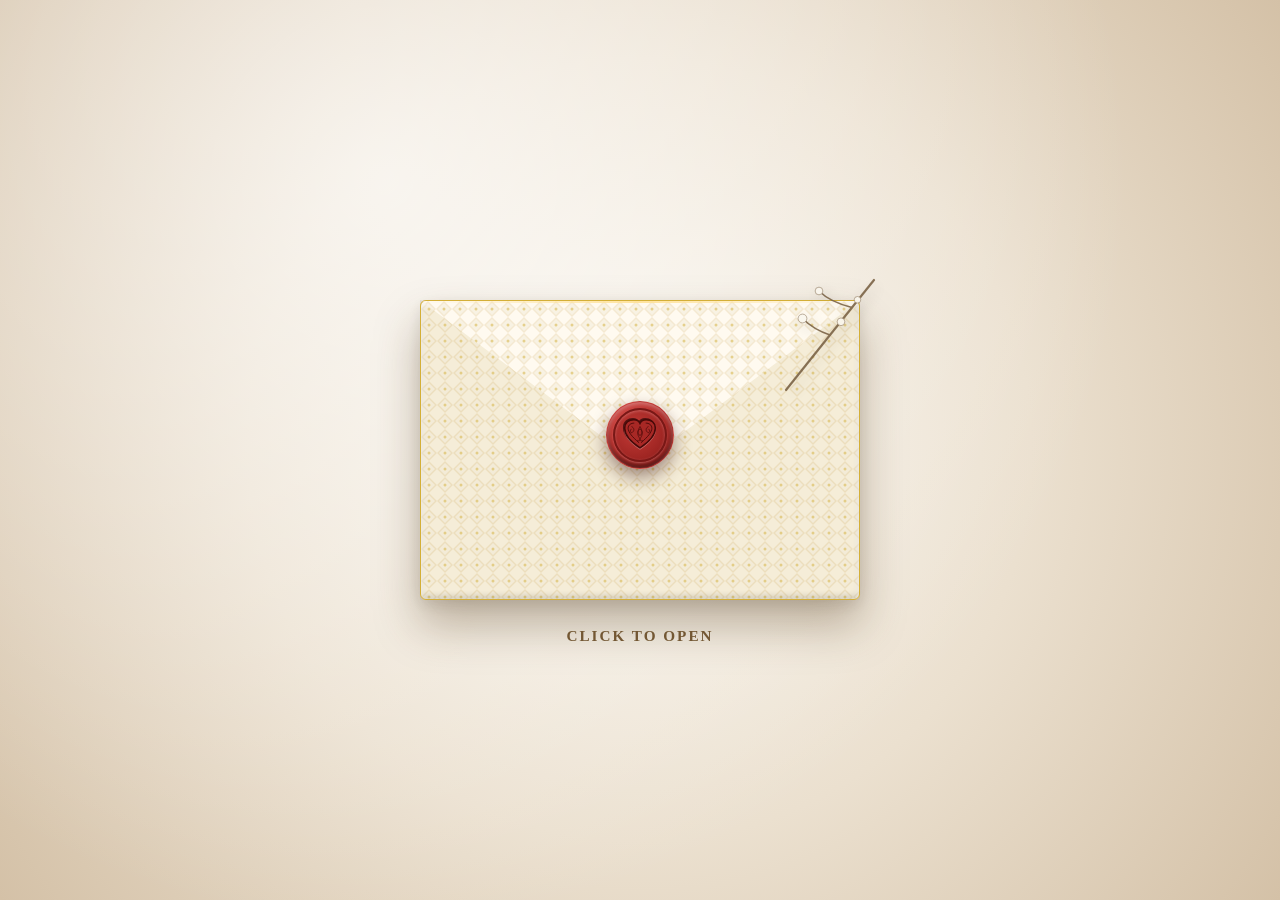
==== commit 93886dd4: "Add files via upload" ====
--- a/index.html
+++ b/index.html
@@ -6,10 +6,13 @@
   <title>You're Invited!</title>
   <style>
     :root {
-      --bg-color: #f7f4ef;
-      --gold-main: linear-gradient(135deg, #e6ca65 0%, #bf953f 50%, #aa771c 100%);
-      --text-color: #3e3228;
-      --accent-color: #8a631c;
+      /* Palette: Rich Cream & Warm Gold Accents */
+      --cream-bg: radial-gradient(circle at 50% 50%, #faf6ee 0%, #ebe0cf 50%, #d4c1a7 100%);
+      --linen-pocket: #f5edd8;
+      --linen-flap: #fffaf0;
+      --parchment-white: #ffffff;
+      --gold-accent: #c49a45;
+      --gold-border: #d4af37;
     }
 
     * {
@@ -19,7 +22,7 @@
     }
 
     body {
-      background-color: var(--bg-color);
+      background: var(--cream-bg);
       font-family: 'Georgia', serif;
       min-height: 100vh;
       overflow: hidden;
@@ -27,6 +30,15 @@
       justify-content: center;
       align-items: center;
       position: relative;
+      perspective: 1000px;
+    }
+
+    body::before {
+      content: '';
+      position: absolute;
+      inset: 0;
+      background: radial-gradient(circle at 30% 20%, rgba(255, 255, 255, 0.65) 0%, transparent 65%);
+      pointer-events: none;
     }
 
     /* ---------------- ENVELOPE STAGE ---------------- */
@@ -35,7 +47,6 @@
       width: min(90vw, 440px);
       aspect-ratio: 44 / 30;
       z-index: 2;
-      transition: opacity 1.5s ease;
     }
 
     .container {
@@ -44,30 +55,43 @@
       height: 100%;
       cursor: pointer;
       transform-style: preserve-3d;
-    }
-
+      transition: transform 0.5s ease;
+    }
+
+    .container:hover {
+      transform: translateY(-4px) rotateX(4deg);
+    }
+
+    /* Embossed Cream & Rich Gold Pattern SVG */
+    .embossed-gold-pattern {
+      background-color: var(--linen-pocket);
+      background-image: url("data:image/svg+xml,%3Csvg width='16' height='16' viewBox='0 0 16 16' xmlns='http://www.w3.org/2000/svg'%3E%3Cpath d='M8 0l8 8-8 8-8-8z' fill='%23c49a45' fill-opacity='0.18'/%3E%3Cpath d='M8 2l6 6-6 6-6-6z' fill='%23ffffff' fill-opacity='0.4'/%3E%3Ccircle cx='8' cy='8' r='1.5' fill='%23d4af37' fill-opacity='0.5'/%3E%3C/svg%3E");
+    }
+
+    /* Interior Envelope Wall */
     .envelope-back {
       position: absolute;
       width: 100%;
       height: 100%;
-      background: #5c4004;
-      border-radius: 8px;
-      box-shadow: 0 15px 35px rgba(138, 99, 28, 0.25);
+      background: #dfcdb5;
+      border-radius: 6px;
+      box-shadow: 0 25px 45px rgba(80, 55, 20, 0.35), 0 5px 15px rgba(0,0,0,0.1);
       z-index: 1;
     }
 
+    /* Whitish Paper Card Inside */
     .letter {
       position: absolute;
       top: 5%;
       left: 4.5%;
       width: 91%;
       height: 90%;
-      background: #ffffff;
-      border-radius: 6px;
+      background: var(--parchment-white);
+      border-radius: 4px;
       padding: clamp(12px, 4vw, 25px);
       text-align: center;
-      box-shadow: 0 4px 15px rgba(0,0,0,0.08);
-      border: 1px solid #f0e6d2;
+      box-shadow: 0 4px 15px rgba(0,0,0,0.1);
+      border: 1px solid #e8dec8;
       z-index: 2;
       transition: transform 1.2s cubic-bezier(0.25, 1, 0.5, 1) 1.2s;
       display: flex;
@@ -76,62 +100,140 @@
       align-items: center;
     }
 
-    .letter h1 {
-      font-size: clamp(1.1rem, 4.5vw, 1.6rem);
-      color: var(--accent-color);
-      margin-bottom: 8px;
-      font-weight: normal;
-      letter-spacing: 0.5px;
-    }
-
-    .letter p {
-      font-size: clamp(0.78rem, 3vw, 0.98rem);
-      color: var(--text-color);
-      line-height: 1.4;
-      font-style: italic;
-    }
-
+    /* Initial Animated Text Entry */
+    .invited-text {
+      font-size: clamp(1.25rem, 4.8vw, 1.65rem);
+      font-weight: bold;
+      letter-spacing: 0.8px;
+      line-height: 1.3;
+      color: #78541a;
+      opacity: 0;
+      transform: translateY(12px);
+      transition: opacity 0.8s ease-out 2.2s, transform 0.8s ease-out 2.2s;
+    }
+
+    /* Active Gold Sweep Animation triggered after delay */
+    .invited-text.gold-lightning {
+      background: linear-gradient(
+        120deg,
+        #78541a 0%,
+        #a67c2e 30%,
+        #ffffff 48%,
+        #fff5bf 52%,
+        #a67c2e 70%,
+        #78541a 100%
+      );
+      background-size: 250% auto;
+      color: transparent;
+      -webkit-background-clip: text;
+      background-clip: text;
+      filter: drop-shadow(0px 1px 1px rgba(255, 255, 255, 0.8))
+              drop-shadow(0px 0px 10px rgba(212, 175, 55, 0.55));
+      animation: sweepGold 2.2s linear infinite;
+    }
+
+    @keyframes sweepGold {
+      0% {
+        background-position: 180% center;
+      }
+      100% {
+        background-position: -80% center;
+      }
+    }
+
+    /* Envelope Pocket with High-Contrast Edges */
     .pocket {
       position: absolute;
       width: 100%;
       height: 100%;
-      background: var(--gold-main);
-      border-radius: 8px;
+      border-radius: 6px;
       clip-path: polygon(0 0, 0 100%, 100% 100%, 100% 0, 50% 50%);
       z-index: 3;
-    }
-
+      box-shadow: inset 0 3px 6px rgba(255, 255, 255, 0.9), inset 0 -3px 6px rgba(0, 0, 0, 0.15);
+      filter: drop-shadow(0 -3px 5px rgba(90, 65, 30, 0.25));
+      border: 1px solid var(--gold-border);
+    }
+
+    /* Top Flap with Distinct Shading & Gold Edge */
     .flap {
       position: absolute;
       top: 0;
       width: 100%;
       height: 100%;
-      background: #aa771c;
-      border-radius: 8px;
+      background-color: var(--linen-flap);
+      border-radius: 6px;
       clip-path: polygon(0 0, 100% 0, 50% 55%);
       transform-origin: top;
       transition: transform 1.2s cubic-bezier(0.4, 0, 0.2, 1);
       z-index: 4;
-      filter: drop-shadow(0 4px 6px rgba(0,0,0,0.15));
-    }
-
+      filter: drop-shadow(0 9px 14px rgba(70, 45, 15, 0.35));
+      border-top: 1.5px solid var(--gold-border);
+    }
+
+    .flap::after {
+      content: '';
+      position: absolute;
+      top: 0;
+      left: 0;
+      right: 0;
+      height: 2px;
+      background: linear-gradient(to right, transparent, rgba(255, 225, 150, 0.9), transparent);
+    }
+
+    /* Terracotta Red Wax Seal with Filigree Heart */
     .wax-seal {
       position: absolute;
       top: 45%;
       left: 50%;
       transform: translate(-50%, -50%);
-      width: clamp(38px, 12vw, 52px);
-      height: clamp(38px, 12vw, 52px);
-      background: radial-gradient(circle, #b8860b 0%, #745106 100%);
+      width: clamp(54px, 15vw, 68px);
+      height: clamp(54px, 15vw, 68px);
+      background: radial-gradient(circle at 35% 35%, #d9534f 0%, #b8322e 45%, #8b1e1b 85%, #631210 100%);
       border-radius: 50%;
       z-index: 5;
       display: flex;
       justify-content: center;
       align-items: center;
-      color: #fff2a8;
-      font-size: clamp(16px, 5vw, 22px);
-      box-shadow: 0 4px 10px rgba(0,0,0,0.3);
+      box-shadow: 
+        0 8px 18px rgba(50, 10, 10, 0.45),
+        inset 0 2px 4px rgba(255, 200, 200, 0.5),
+        inset 0 -3px 5px rgba(0, 0, 0, 0.5);
       transition: opacity 0.4s ease;
+      border: 1px solid rgba(220, 80, 75, 0.4);
+    }
+
+    .seal-inner-ring {
+      width: 82%;
+      height: 82%;
+      border-radius: 50%;
+      border: 2px solid #781816;
+      box-shadow: 
+        inset 0 1px 3px rgba(255, 180, 180, 0.4),
+        0 1px 2px rgba(255, 200, 200, 0.3);
+      display: flex;
+      justify-content: center;
+      align-items: center;
+      background: radial-gradient(circle at 40% 40%, #c43b37 0%, #9e2522 70%, #781816 100%);
+    }
+
+    .seal-heart-svg {
+      width: clamp(26px, 8vw, 34px);
+      height: clamp(26px, 8vw, 34px);
+      filter: drop-shadow(0.5px 1px 0px rgba(255, 190, 190, 0.4)) 
+              drop-shadow(-0.5px -0.5px 0px rgba(40, 5, 5, 0.7));
+    }
+
+    /* Dried Floral Accent Overlay */
+    .flower-accent {
+      position: absolute;
+      top: -35px;
+      right: -25px;
+      width: 110px;
+      height: 140px;
+      pointer-events: none;
+      z-index: 6;
+      opacity: 0.9;
+      filter: drop-shadow(3px 5px 8px rgba(0,0,0,0.18));
     }
 
     .click-hint {
@@ -139,22 +241,28 @@
       bottom: -45px;
       width: 100%;
       text-align: center;
-      color: var(--accent-color);
+      color: #735733;
+      font-weight: bold;
       font-size: clamp(0.75rem, 2.5vw, 0.95rem);
-      letter-spacing: 1.5px;
+      letter-spacing: 2px;
       animation: pulse 2s infinite;
     }
 
     @keyframes pulse {
-      0%, 100% { opacity: 0.4; }
+      0%, 100% { opacity: 0.5; }
       50% { opacity: 1; }
     }
 
+    /* Opening Trigger Animations */
     .container.open .wax-seal { opacity: 0; }
     .container.open .flap { transform: rotateX(180deg); z-index: 1; }
     .container.open .letter { transform: translateY(-63%); }
-
-    /* ---------------- FLOWER RAIN EFFECT ---------------- */
+    .container.open .invited-text {
+      opacity: 1;
+      transform: translateY(0);
+    }
+
+    /* ---------------- DENSE FLOWER RAIN SYSTEM ---------------- */
     #flower-container {
       position: fixed;
       inset: 0;
@@ -165,31 +273,30 @@
 
     .petal {
       position: absolute;
-      background: radial-gradient(circle at 30% 30%, #ffd1dc, #f8a5c2);
+      background: radial-gradient(circle at 30% 30%, #fffbf0, #ebd9be, #d1a76e);
       border-radius: 150% 0 150% 0;
-      opacity: 0.8;
+      opacity: 0.85;
       animation: fall linear forwards;
     }
 
     @keyframes fall {
       0% {
-        transform: translateY(-10vh) rotate(0deg) scale(0.8);
+        transform: translateY(-10vh) translateX(0px) rotate(0deg) scale(0.6);
         opacity: 0;
       }
-      10% {
-        opacity: 0.9;
+      10% { opacity: 0.9; }
+      50% { transform: translateY(50vh) translateX(30px) rotate(360deg) scale(1.1); }
+      100% {
+        transform: translateY(105vh) translateX(-20px) rotate(720deg) scale(0.9);
+        opacity: 0.1;
       }
-      100% {
-        transform: translateY(105vh) rotate(720deg) scale(1.2);
-        opacity: 0.2;
-      }
-    }
-
-    /* ---------------- FADE TRANSITION OVERLAY ---------------- */
+    }
+
+    /* Page Fade Overlay */
     #fade-overlay {
       position: fixed;
       inset: 0;
-      background-color: var(--bg-color);
+      background: #ebe0cf;
       opacity: 0;
       pointer-events: none;
       z-index: 10;
@@ -207,23 +314,51 @@
   <div class="wrapper" id="envelopeWrapper">
     <div class="container" id="envelopeContainer" onclick="openEnvelope()">
       <div class="envelope-back"></div>
+      
+      <!-- Whitish Card Inside -->
       <div class="letter">
-        <h1>You Are Cordially Invited</h1>
-        <p>We are delighted to share this special moment with you. Please wait a moment...</p>
+        <h1 class="invited-text" id="invitedText">You Are Cordially Invited</h1>
       </div>
-      <div class="pocket"></div>
-      <div class="flap"></div>
-      <div class="wax-seal">✦</div>
+      
+      <div class="pocket embossed-gold-pattern"></div>
+      <div class="flap embossed-gold-pattern"></div>
+      
+      <!-- Red Terracotta Wax Seal with Filigree Heart -->
+      <div class="wax-seal">
+        <div class="seal-inner-ring">
+          <svg class="seal-heart-svg" viewBox="0 0 100 100" fill="none" xmlns="http://www.w3.org/2000/svg">
+            <path d="M 50 88 C 20 68 5 48 5 30 C 5 13 18 5 32 5 C 42 5 47 10 50 16 C 53 10 58 5 68 5 C 82 5 95 13 95 30 C 95 48 80 68 50 88 Z" 
+                  stroke="#470908" stroke-width="4.5" fill="#a82825"/>
+            <path d="M 32 15 C 24 15 15 20 15 30 C 15 42 28 56 46 72" stroke="#470908" stroke-width="2.5" stroke-linecap="round"/>
+            <path d="M 68 15 C 76 15 85 20 85 30 C 85 42 72 56 54 72" stroke="#470908" stroke-width="2.5" stroke-linecap="round"/>
+            <path d="M 25 25 C 32 28 35 36 28 42 C 22 46 18 38 25 32" stroke="#470908" stroke-width="2" fill="none"/>
+            <path d="M 75 25 C 68 28 65 36 72 42 C 78 46 82 38 75 32" stroke="#470908" stroke-width="2" fill="none"/>
+            <path d="M 50 25 C 44 35 40 48 48 58 C 52 62 50 70 42 66" stroke="#470908" stroke-width="2" fill="none"/>
+            <path d="M 50 25 C 56 35 60 48 52 58 C 48 62 50 70 58 66" stroke="#470908" stroke-width="2" fill="none"/>
+            <path d="M 50 32 C 42 38 42 46 50 52 C 58 46 58 38 50 32 Z" stroke="#470908" stroke-width="2" fill="none"/>
+          </svg>
+        </div>
+      </div>
+
+      <!-- Dried Branch Decorative Overlay -->
+      <svg class="flower-accent" viewBox="0 0 100 120" fill="none" xmlns="http://www.w3.org/2000/svg">
+        <path d="M90 10 Q50 60 10 110" stroke="#7a6245" stroke-width="2" stroke-linecap="round"/>
+        <path d="M70 35 Q50 30 40 20" stroke="#7a6245" stroke-width="1.5" stroke-linecap="round"/>
+        <path d="M50 60 Q35 55 25 45" stroke="#7a6245" stroke-width="1.5" stroke-linecap="round"/>
+        <circle cx="40" cy="20" r="3.5" fill="#faf6ee" stroke="#7a6245" stroke-width="0.5"/>
+        <circle cx="25" cy="45" r="4" fill="#faf6ee" stroke="#7a6245" stroke-width="0.5"/>
+        <circle cx="75" cy="28" r="3" fill="#faf6ee" stroke="#7a6245" stroke-width="0.5"/>
+        <circle cx="60" cy="48" r="3.5" fill="#faf6ee" stroke="#7a6245" stroke-width="0.5"/>
+      </svg>
     </div>
     <div class="click-hint" id="hint">CLICK TO OPEN</div>
   </div>
 
   <div id="flower-container"></div>
-
   <div id="fade-overlay"></div>
 
   <script>
-    const MAIN_PAGE_URL = "main.html"; // Redirect target
+    const MAIN_PAGE_URL = "main.html";
     let isOpened = false;
 
     function openEnvelope() {
@@ -233,48 +368,74 @@
       const container = document.getElementById('envelopeContainer');
       const hint = document.getElementById('hint');
       const fadeOverlay = document.getElementById('fade-overlay');
-
-      // 1. Open Envelope
+      const invitedText = document.getElementById('invitedText');
+
+      // 1. Open Envelope Animation
       container.classList.add('open');
       hint.style.display = 'none';
 
-      // 2. Start Flower Rain
-      setTimeout(() => {
-        startFlowerRain();
+      // 2. Add Gold Lightning Effect 1 Second AFTER Text Appears (Total 3.2s from click)
+      setTimeout(() => {
+        invitedText.classList.add('gold-lightning');
+      }, 3200);
+
+      // Start flower rain
+      setTimeout(() => {
+        startContinuousFlowerRain();
+      }, 800);
+
+      // Smooth transition to main.html
+      setTimeout(() => {
+        fadeOverlay.classList.add('active');
+      }, 5200);
+
+      setTimeout(() => {
+        window.location.href = MAIN_PAGE_URL;
+      }, 6700);
+    }
+
+    function createPetal() {
+      const container = document.getElementById('flower-container');
+      const petal = document.createElement('div');
+      petal.classList.add('petal');
+
+      const size = Math.random() * 14 + 8;
+      const left = Math.random() * 100;
+      const duration = Math.random() * 4 + 3.5;
+      const delay = Math.random() * 0.5;
+
+      petal.style.width = `${size}px`;
+      petal.style.height = `${size * 1.35}px`;
+      petal.style.left = `${left}vw`;
+      petal.style.animationDuration = `${duration}s`;
+      petal.style.animationDelay = `${delay}s`;
+
+      container.appendChild(petal);
+
+      setTimeout(() => {
+        petal.remove();
+      }, (duration + delay) * 1000);
+    }
+
+    function startContinuousFlowerRain() {
+      for (let i = 0; i < 45; i++) {
+        setTimeout(createPetal, i * 80);
+      }
+
+      setTimeout(() => {
+        for (let i = 0; i < 35; i++) {
+          setTimeout(createPetal, i * 100);
+        }
       }, 1200);
 
-      // 3. Smoothly fade out screen
-      setTimeout(() => {
-        fadeOverlay.classList.add('active');
-      }, 3500);
-
-      // 4. Redirect to main.html
-      setTimeout(() => {
-        window.location.href = MAIN_PAGE_URL;
-      }, 5000);
-    }
-
-    function startFlowerRain() {
-      const container = document.getElementById('flower-container');
-      const petalCount = 35;
-
-      for (let i = 0; i < petalCount; i++) {
-        setTimeout(() => {
-          const petal = document.createElement('div');
-          petal.classList.add('petal');
-
-          const size = Math.random() * 12 + 10;
-          const left = Math.random() * 100;
-          const duration = Math.random() * 4 + 4;
-
-          petal.style.width = `${size}px`;
-          petal.style.height = `${size * 1.4}px`;
-          petal.style.left = `${left}vw`;
-          petal.style.animationDuration = `${duration}s`;
-
-          container.appendChild(petal);
-        }, i * 150);
-      }
+      const continuousRain = setInterval(() => {
+        createPetal();
+        createPetal();
+      }, 150);
+
+      setTimeout(() => {
+        clearInterval(continuousRain);
+      }, 5500);
     }
   </script>
 
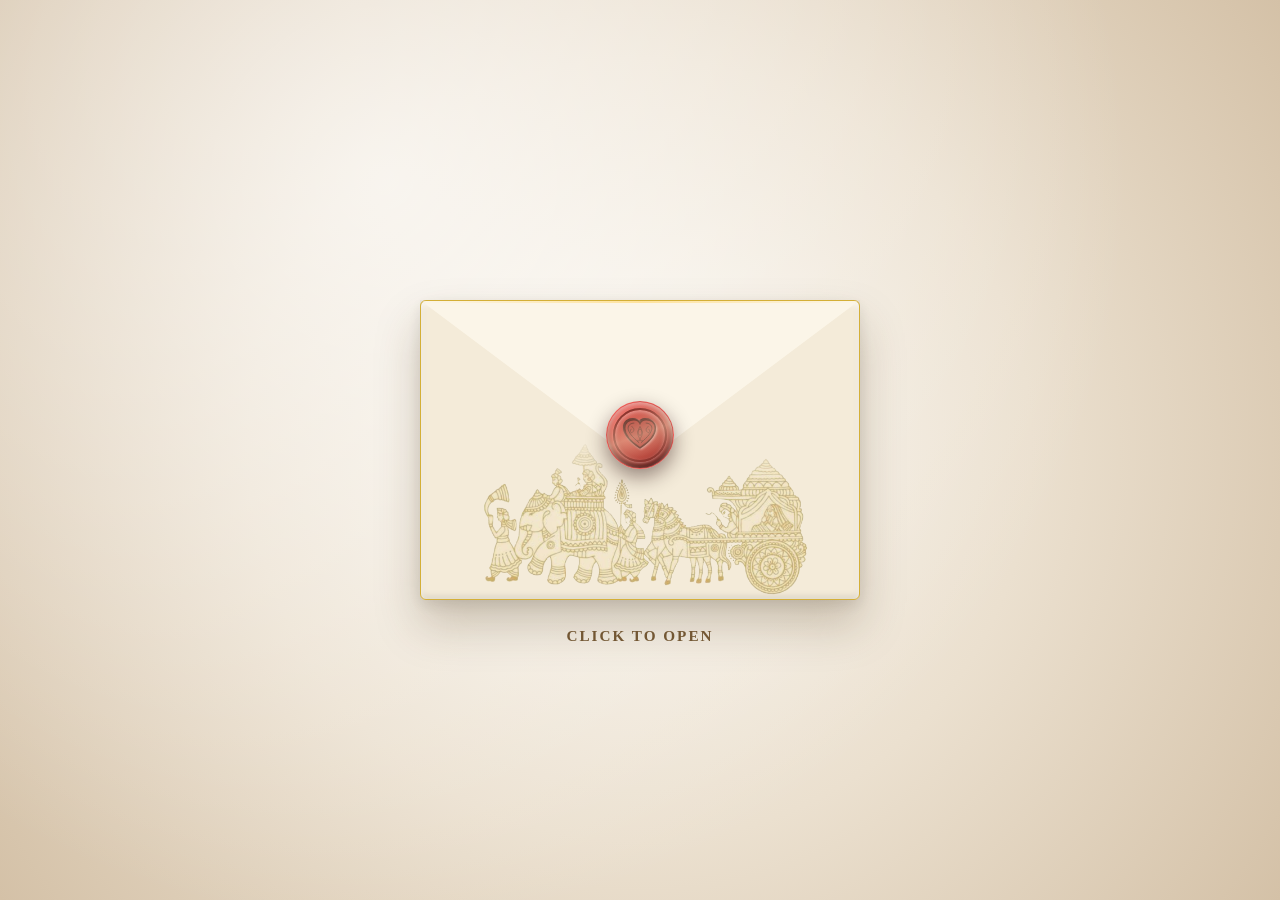
==== commit 3c462663: "Add files via upload" ====
--- a/index.html
+++ b/index.html
@@ -8,10 +8,10 @@
     :root {
       /* Palette: Rich Cream & Warm Gold Accents */
       --cream-bg: radial-gradient(circle at 50% 50%, #faf6ee 0%, #ebe0cf 50%, #d4c1a7 100%);
-      --linen-pocket: #f5edd8;
-      --linen-flap: #fffaf0;
+      --cream-envelope-pocket: #f4ebd9;
+      --cream-envelope-flap: #fbf5e8;
       --parchment-white: #ffffff;
-      --gold-accent: #c49a45;
+      --gold-accent: #e6c275;
       --gold-border: #d4af37;
     }
 
@@ -62,20 +62,14 @@
       transform: translateY(-4px) rotateX(4deg);
     }
 
-    /* Embossed Cream & Rich Gold Pattern SVG */
-    .embossed-gold-pattern {
-      background-color: var(--linen-pocket);
-      background-image: url("data:image/svg+xml,%3Csvg width='16' height='16' viewBox='0 0 16 16' xmlns='http://www.w3.org/2000/svg'%3E%3Cpath d='M8 0l8 8-8 8-8-8z' fill='%23c49a45' fill-opacity='0.18'/%3E%3Cpath d='M8 2l6 6-6 6-6-6z' fill='%23ffffff' fill-opacity='0.4'/%3E%3Ccircle cx='8' cy='8' r='1.5' fill='%23d4af37' fill-opacity='0.5'/%3E%3C/svg%3E");
-    }
-
     /* Interior Envelope Wall */
     .envelope-back {
       position: absolute;
       width: 100%;
       height: 100%;
-      background: #dfcdb5;
+      background: #e3d3bd;
       border-radius: 6px;
-      box-shadow: 0 25px 45px rgba(80, 55, 20, 0.35), 0 5px 15px rgba(0,0,0,0.1);
+      box-shadow: 0 25px 45px rgba(80, 55, 20, 0.25), 0 5px 15px rgba(0,0,0,0.1);
       z-index: 1;
     }
 
@@ -90,7 +84,7 @@
       border-radius: 4px;
       padding: clamp(12px, 4vw, 25px);
       text-align: center;
-      box-shadow: 0 4px 15px rgba(0,0,0,0.1);
+      box-shadow: 0 4px 15px rgba(0,0,0,0.12);
       border: 1px solid #e8dec8;
       z-index: 2;
       transition: transform 1.2s cubic-bezier(0.25, 1, 0.5, 1) 1.2s;
@@ -100,35 +94,33 @@
       align-items: center;
     }
 
-    /* Initial Animated Text Entry */
+    /* Gold Color Text inside the letter card */
     .invited-text {
       font-size: clamp(1.25rem, 4.8vw, 1.65rem);
       font-weight: bold;
       letter-spacing: 0.8px;
       line-height: 1.3;
-      color: #78541a;
-      opacity: 0;
-      transform: translateY(12px);
-      transition: opacity 0.8s ease-out 2.2s, transform 0.8s ease-out 2.2s;
-    }
-
-    /* Active Gold Sweep Animation triggered after delay */
+      color: #9e7527;
+      transition: filter 0.4s ease;
+    }
+
+    /* Bright Gold Lightning Sweep Class */
     .invited-text.gold-lightning {
       background: linear-gradient(
         120deg,
-        #78541a 0%,
-        #a67c2e 30%,
+        #87601c 0%,
+        #b88c35 30%,
         #ffffff 48%,
-        #fff5bf 52%,
-        #a67c2e 70%,
-        #78541a 100%
+        #fff7d4 52%,
+        #b88c35 70%,
+        #87601c 100%
       );
       background-size: 250% auto;
       color: transparent;
       -webkit-background-clip: text;
       background-clip: text;
       filter: drop-shadow(0px 1px 1px rgba(255, 255, 255, 0.8))
-              drop-shadow(0px 0px 10px rgba(212, 175, 55, 0.55));
+              drop-shadow(0px 0px 10px rgba(212, 175, 55, 0.6));
       animation: sweepGold 2.2s linear infinite;
     }
 
@@ -141,32 +133,59 @@
       }
     }
 
-    /* Envelope Pocket with High-Contrast Edges */
+    /* Smooth Cream Envelope Pocket */
     .pocket {
       position: absolute;
       width: 100%;
       height: 100%;
+      background-color: var(--cream-envelope-pocket);
       border-radius: 6px;
       clip-path: polygon(0 0, 0 100%, 100% 100%, 100% 0, 50% 50%);
       z-index: 3;
-      box-shadow: inset 0 3px 6px rgba(255, 255, 255, 0.9), inset 0 -3px 6px rgba(0, 0, 0, 0.15);
-      filter: drop-shadow(0 -3px 5px rgba(90, 65, 30, 0.25));
+      box-shadow: inset 0 3px 6px rgba(255, 255, 255, 0.8), inset 0 -3px 6px rgba(0, 0, 0, 0.1);
+      filter: drop-shadow(0 -4px 6px rgba(90, 65, 30, 0.15));
       border: 1px solid var(--gold-border);
-    }
-
-    /* Top Flap with Distinct Shading & Gold Edge */
+      overflow: hidden;
+    }
+
+    /* Seamless Perahera Image Styling */
+    .perahera-img-bottom {
+      position: absolute;
+      bottom: 8px;
+      left: 50%;
+      transform: translateX(-50%);
+      width: 88%;
+      height: 42%;
+      object-fit: contain;
+      pointer-events: none;
+      z-index: 4;
+      
+      /* Blend image background directly into cream envelope color */
+      mix-blend-mode: multiply;
+      opacity: 0.85;
+
+      /* Softly feather top and side edges to avoid harsh boxes */
+      -webkit-mask-image: linear-gradient(to top, rgba(0,0,0,1) 75%, rgba(0,0,0,0) 100%),
+                          linear-gradient(to right, rgba(0,0,0,0) 0%, rgba(0,0,0,1) 8%, rgba(0,0,0,1) 92%, rgba(0,0,0,0) 100%);
+      -webkit-mask-composite: source-in;
+      mask-image: linear-gradient(to top, rgba(0,0,0,1) 75%, rgba(0,0,0,0) 100%),
+                  linear-gradient(to right, rgba(0,0,0,0) 0%, rgba(0,0,0,1) 8%, rgba(0,0,0,1) 92%, rgba(0,0,0,0) 100%);
+      mask-composite: intersect;
+    }
+
+    /* Smooth Cream Top Flap */
     .flap {
       position: absolute;
       top: 0;
       width: 100%;
       height: 100%;
-      background-color: var(--linen-flap);
+      background-color: var(--cream-envelope-flap);
       border-radius: 6px;
       clip-path: polygon(0 0, 100% 0, 50% 55%);
       transform-origin: top;
       transition: transform 1.2s cubic-bezier(0.4, 0, 0.2, 1);
       z-index: 4;
-      filter: drop-shadow(0 9px 14px rgba(70, 45, 15, 0.35));
+      filter: drop-shadow(0 8px 14px rgba(70, 45, 15, 0.25));
       border-top: 1.5px solid var(--gold-border);
     }
 
@@ -180,7 +199,7 @@
       background: linear-gradient(to right, transparent, rgba(255, 225, 150, 0.9), transparent);
     }
 
-    /* Terracotta Red Wax Seal with Filigree Heart */
+    /* Shiny Red Terracotta Wax Seal with Glint */
     .wax-seal {
       position: absolute;
       top: 45%;
@@ -188,18 +207,43 @@
       transform: translate(-50%, -50%);
       width: clamp(54px, 15vw, 68px);
       height: clamp(54px, 15vw, 68px);
-      background: radial-gradient(circle at 35% 35%, #d9534f 0%, #b8322e 45%, #8b1e1b 85%, #631210 100%);
+      background: radial-gradient(circle at 35% 35%, #ff6b66 0%, #cb2a25 40%, #8b1e1b 80%, #520d0b 100%);
       border-radius: 50%;
       z-index: 5;
       display: flex;
       justify-content: center;
       align-items: center;
       box-shadow: 
-        0 8px 18px rgba(50, 10, 10, 0.45),
-        inset 0 2px 4px rgba(255, 200, 200, 0.5),
-        inset 0 -3px 5px rgba(0, 0, 0, 0.5);
+        0 8px 20px rgba(30, 5, 5, 0.45),
+        inset 0 3px 6px rgba(255, 220, 220, 0.75),
+        inset 0 -4px 6px rgba(0, 0, 0, 0.6);
       transition: opacity 0.4s ease;
-      border: 1px solid rgba(220, 80, 75, 0.4);
+      border: 1px solid rgba(255, 120, 115, 0.6);
+      overflow: hidden;
+    }
+
+    /* Wax Seal Glint Animation */
+    .wax-seal::after {
+      content: '';
+      position: absolute;
+      top: -50%;
+      left: -50%;
+      width: 200%;
+      height: 200%;
+      background: linear-gradient(
+        135deg,
+        rgba(255, 255, 255, 0) 30%,
+        rgba(255, 240, 200, 0.45) 50%,
+        rgba(255, 255, 255, 0) 70%
+      );
+      transform: rotate(25deg);
+      animation: sealShine 3.5s infinite ease-in-out;
+      pointer-events: none;
+    }
+
+    @keyframes sealShine {
+      0% { transform: translateY(-100%) rotate(25deg); }
+      20%, 100% { transform: translateY(100%) rotate(25deg); }
     }
 
     .seal-inner-ring {
@@ -208,32 +252,19 @@
       border-radius: 50%;
       border: 2px solid #781816;
       box-shadow: 
-        inset 0 1px 3px rgba(255, 180, 180, 0.4),
-        0 1px 2px rgba(255, 200, 200, 0.3);
+        inset 0 2px 4px rgba(255, 200, 200, 0.6),
+        0 1px 3px rgba(255, 220, 220, 0.4);
       display: flex;
       justify-content: center;
       align-items: center;
-      background: radial-gradient(circle at 40% 40%, #c43b37 0%, #9e2522 70%, #781816 100%);
+      background: radial-gradient(circle at 35% 35%, #d9433e 0%, #a82420 70%, #69110f 100%);
     }
 
     .seal-heart-svg {
       width: clamp(26px, 8vw, 34px);
       height: clamp(26px, 8vw, 34px);
-      filter: drop-shadow(0.5px 1px 0px rgba(255, 190, 190, 0.4)) 
-              drop-shadow(-0.5px -0.5px 0px rgba(40, 5, 5, 0.7));
-    }
-
-    /* Dried Floral Accent Overlay */
-    .flower-accent {
-      position: absolute;
-      top: -35px;
-      right: -25px;
-      width: 110px;
-      height: 140px;
-      pointer-events: none;
-      z-index: 6;
-      opacity: 0.9;
-      filter: drop-shadow(3px 5px 8px rgba(0,0,0,0.18));
+      filter: drop-shadow(1px 1px 1px rgba(255, 210, 210, 0.6)) 
+              drop-shadow(-0.5px -0.5px 0px rgba(30, 0, 0, 0.8));
     }
 
     .click-hint {
@@ -257,10 +288,6 @@
     .container.open .wax-seal { opacity: 0; }
     .container.open .flap { transform: rotateX(180deg); z-index: 1; }
     .container.open .letter { transform: translateY(-63%); }
-    .container.open .invited-text {
-      opacity: 1;
-      transform: translateY(0);
-    }
 
     /* ---------------- DENSE FLOWER RAIN SYSTEM ---------------- */
     #flower-container {
@@ -307,6 +334,54 @@
       opacity: 1;
       pointer-events: auto;
     }
+	.perahera-img-bottom {
+  position: absolute;
+  left: 50%;
+  transform: translateX(-50%);
+
+  /* --- SIZE & POSITION CONTROL --- */
+  bottom: 8px;            /* Vertical positioning */
+  width: 99%;             /* Adjust width scale (e.g., 70% to 100%) */
+  height: 55%;            /* Max height ratio inside pocket */
+  object-fit: contain;
+  pointer-events: none;
+  z-index: 4;
+
+  /* --- BLENDING & OPACITY --- */
+  mix-blend-mode: multiply;
+  opacity: 0.85;
+
+  /* --- EDGE BLUR / FADE CONTROL --- */
+  /* Top Gradient: starts fading at 70%, fully invisible at 100% */
+  /* Side Gradient: fades in from 0%-10%, fades out from 90%-100% */
+  -webkit-mask-image: 
+    linear-gradient(to top, rgba(0,0,0,1) 70%, rgba(0,0,0,0) 100%),
+    linear-gradient(to right, rgba(0,0,0,0) 0%, rgba(0,0,0,1) 10%, rgba(0,0,0,1) 90%, rgba(0,0,0,0) 100%);
+  -webkit-mask-composite: source-in;
+  
+  mask-image: 
+    linear-gradient(to top, rgba(0,0,0,1) 70%, rgba(0,0,0,0) 100%),
+    linear-gradient(to right, rgba(0,0,0,0) 0%, rgba(0,0,0,1) 10%, rgba(0,0,0,1) 90%, rgba(0,0,0,0) 100%);
+  mask-composite: intersect;
+}
+.perahera-img-bottom {
+  position: absolute;
+  left: 50%;
+  transform: translateX(-50%);
+
+  /* --- ADJUST SIZE & POSITION HERE --- */
+  bottom: 0px;            /* Move down closer to the bottom border */
+  width: 95%;             /* Scale width */
+  height: 55%;            /* Scale height */
+  object-fit: contain;
+  pointer-events: none;
+  z-index: 4;
+
+  /* --- BLENDING --- */
+  mix-blend-mode: multiply;
+  opacity: 0.9;
+
+}
   </style>
 </head>
 <body>
@@ -315,15 +390,16 @@
     <div class="container" id="envelopeContainer" onclick="openEnvelope()">
       <div class="envelope-back"></div>
       
-      <!-- Whitish Card Inside -->
       <div class="letter">
         <h1 class="invited-text" id="invitedText">You Are Cordially Invited</h1>
       </div>
       
-      <div class="pocket embossed-gold-pattern"></div>
-      <div class="flap embossed-gold-pattern"></div>
+      <div class="pocket">
+        <img class="perahera-img-bottom" src="pera.png" alt="Wedding Procession Pattern" onerror="this.src='image_d1be30.jpg'">
+      </div>
       
-      <!-- Red Terracotta Wax Seal with Filigree Heart -->
+      <div class="flap"></div>
+      
       <div class="wax-seal">
         <div class="seal-inner-ring">
           <svg class="seal-heart-svg" viewBox="0 0 100 100" fill="none" xmlns="http://www.w3.org/2000/svg">
@@ -339,17 +415,6 @@
           </svg>
         </div>
       </div>
-
-      <!-- Dried Branch Decorative Overlay -->
-      <svg class="flower-accent" viewBox="0 0 100 120" fill="none" xmlns="http://www.w3.org/2000/svg">
-        <path d="M90 10 Q50 60 10 110" stroke="#7a6245" stroke-width="2" stroke-linecap="round"/>
-        <path d="M70 35 Q50 30 40 20" stroke="#7a6245" stroke-width="1.5" stroke-linecap="round"/>
-        <path d="M50 60 Q35 55 25 45" stroke="#7a6245" stroke-width="1.5" stroke-linecap="round"/>
-        <circle cx="40" cy="20" r="3.5" fill="#faf6ee" stroke="#7a6245" stroke-width="0.5"/>
-        <circle cx="25" cy="45" r="4" fill="#faf6ee" stroke="#7a6245" stroke-width="0.5"/>
-        <circle cx="75" cy="28" r="3" fill="#faf6ee" stroke="#7a6245" stroke-width="0.5"/>
-        <circle cx="60" cy="48" r="3.5" fill="#faf6ee" stroke="#7a6245" stroke-width="0.5"/>
-      </svg>
     </div>
     <div class="click-hint" id="hint">CLICK TO OPEN</div>
   </div>
@@ -370,28 +435,24 @@
       const fadeOverlay = document.getElementById('fade-overlay');
       const invitedText = document.getElementById('invitedText');
 
-      // 1. Open Envelope Animation
       container.classList.add('open');
       hint.style.display = 'none';
 
-      // 2. Add Gold Lightning Effect 1 Second AFTER Text Appears (Total 3.2s from click)
       setTimeout(() => {
         invitedText.classList.add('gold-lightning');
-      }, 3200);
-
-      // Start flower rain
+      }, 3400);
+
       setTimeout(() => {
         startContinuousFlowerRain();
       }, 800);
 
-      // Smooth transition to main.html
       setTimeout(() => {
         fadeOverlay.classList.add('active');
-      }, 5200);
+      }, 5500);
 
       setTimeout(() => {
         window.location.href = MAIN_PAGE_URL;
-      }, 6700);
+      }, 7000);
     }
 
     function createPetal() {
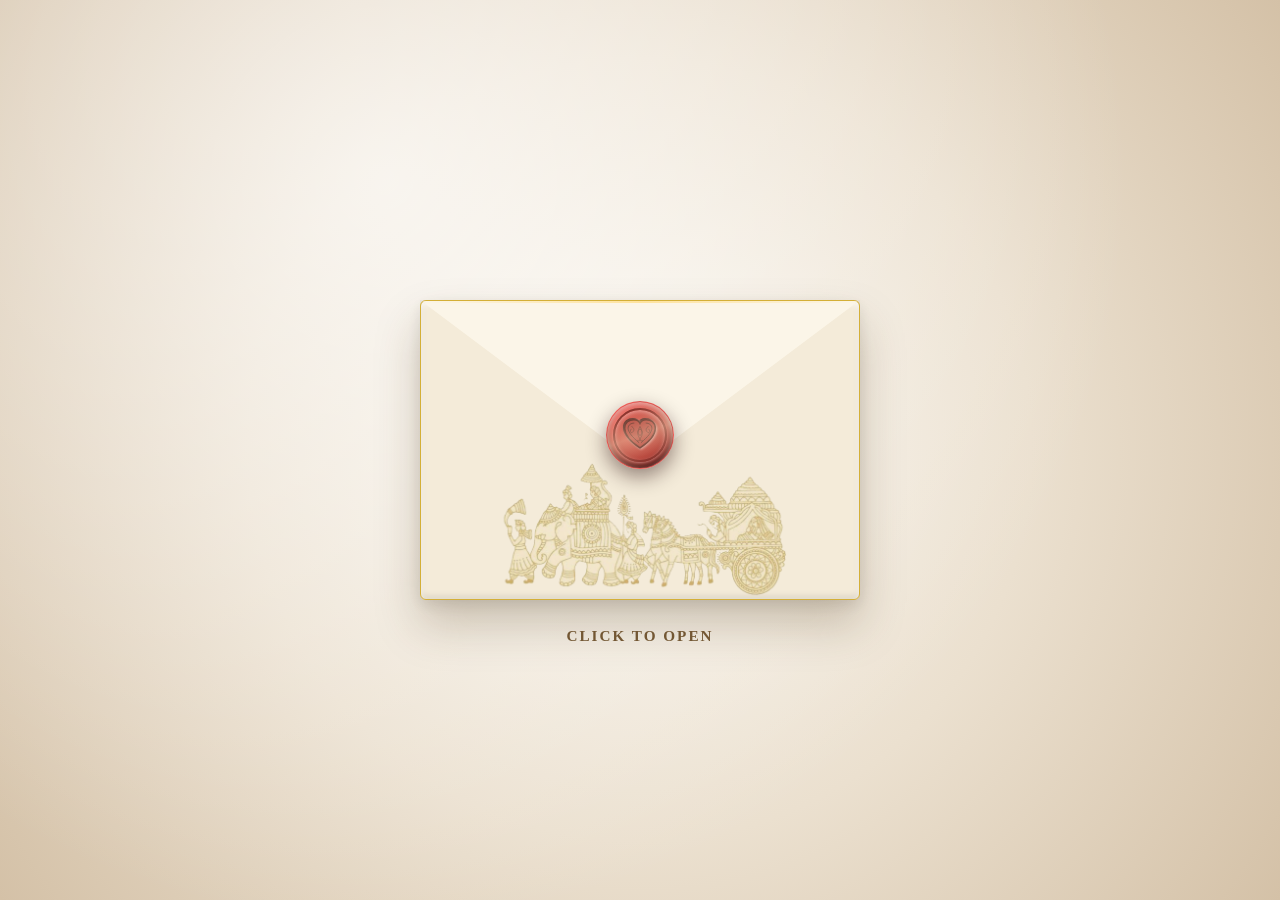
==== commit 44d0c24c: "Add files via upload" ====
--- a/index.html
+++ b/index.html
@@ -148,29 +148,19 @@
       overflow: hidden;
     }
 
-    /* Seamless Perahera Image Styling */
+    /* Procession Image - Edge Fading Removed */
     .perahera-img-bottom {
       position: absolute;
-      bottom: 8px;
       left: 50%;
       transform: translateX(-50%);
-      width: 88%;
-      height: 42%;
+      bottom: 0px;
+      width: 95%;
+      height: 48%;
       object-fit: contain;
       pointer-events: none;
       z-index: 4;
-      
-      /* Blend image background directly into cream envelope color */
       mix-blend-mode: multiply;
-      opacity: 0.85;
-
-      /* Softly feather top and side edges to avoid harsh boxes */
-      -webkit-mask-image: linear-gradient(to top, rgba(0,0,0,1) 75%, rgba(0,0,0,0) 100%),
-                          linear-gradient(to right, rgba(0,0,0,0) 0%, rgba(0,0,0,1) 8%, rgba(0,0,0,1) 92%, rgba(0,0,0,0) 100%);
-      -webkit-mask-composite: source-in;
-      mask-image: linear-gradient(to top, rgba(0,0,0,1) 75%, rgba(0,0,0,0) 100%),
-                  linear-gradient(to right, rgba(0,0,0,0) 0%, rgba(0,0,0,1) 8%, rgba(0,0,0,1) 92%, rgba(0,0,0,0) 100%);
-      mask-composite: intersect;
+      opacity: 0.9;
     }
 
     /* Smooth Cream Top Flap */
@@ -289,7 +279,7 @@
     .container.open .flap { transform: rotateX(180deg); z-index: 1; }
     .container.open .letter { transform: translateY(-63%); }
 
-    /* ---------------- DENSE FLOWER RAIN SYSTEM ---------------- */
+    /* ---------------- RED PETAL FLOWER RAIN SYSTEM ---------------- */
     #flower-container {
       position: fixed;
       inset: 0;
@@ -300,9 +290,10 @@
 
     .petal {
       position: absolute;
-      background: radial-gradient(circle at 30% 30%, #fffbf0, #ebd9be, #d1a76e);
+      background: radial-gradient(circle at 30% 30%, #ff4d4d, #d90429, #7a0010);
       border-radius: 150% 0 150% 0;
       opacity: 0.85;
+      box-shadow: 0 2px 6px rgba(122, 0, 16, 0.3);
       animation: fall linear forwards;
     }
 
@@ -311,11 +302,11 @@
         transform: translateY(-10vh) translateX(0px) rotate(0deg) scale(0.6);
         opacity: 0;
       }
-      10% { opacity: 0.9; }
-      50% { transform: translateY(50vh) translateX(30px) rotate(360deg) scale(1.1); }
+      10% { opacity: 0.85; }
+      50% { transform: translateY(50vh) translateX(20px) rotate(180deg) scale(0.9); }
       100% {
-        transform: translateY(105vh) translateX(-20px) rotate(720deg) scale(0.9);
-        opacity: 0.1;
+        transform: translateY(105vh) translateX(-15px) rotate(360deg) scale(0.7);
+        opacity: 0;
       }
     }
 
@@ -334,54 +325,6 @@
       opacity: 1;
       pointer-events: auto;
     }
-	.perahera-img-bottom {
-  position: absolute;
-  left: 50%;
-  transform: translateX(-50%);
-
-  /* --- SIZE & POSITION CONTROL --- */
-  bottom: 8px;            /* Vertical positioning */
-  width: 99%;             /* Adjust width scale (e.g., 70% to 100%) */
-  height: 55%;            /* Max height ratio inside pocket */
-  object-fit: contain;
-  pointer-events: none;
-  z-index: 4;
-
-  /* --- BLENDING & OPACITY --- */
-  mix-blend-mode: multiply;
-  opacity: 0.85;
-
-  /* --- EDGE BLUR / FADE CONTROL --- */
-  /* Top Gradient: starts fading at 70%, fully invisible at 100% */
-  /* Side Gradient: fades in from 0%-10%, fades out from 90%-100% */
-  -webkit-mask-image: 
-    linear-gradient(to top, rgba(0,0,0,1) 70%, rgba(0,0,0,0) 100%),
-    linear-gradient(to right, rgba(0,0,0,0) 0%, rgba(0,0,0,1) 10%, rgba(0,0,0,1) 90%, rgba(0,0,0,0) 100%);
-  -webkit-mask-composite: source-in;
-  
-  mask-image: 
-    linear-gradient(to top, rgba(0,0,0,1) 70%, rgba(0,0,0,0) 100%),
-    linear-gradient(to right, rgba(0,0,0,0) 0%, rgba(0,0,0,1) 10%, rgba(0,0,0,1) 90%, rgba(0,0,0,0) 100%);
-  mask-composite: intersect;
-}
-.perahera-img-bottom {
-  position: absolute;
-  left: 50%;
-  transform: translateX(-50%);
-
-  /* --- ADJUST SIZE & POSITION HERE --- */
-  bottom: 0px;            /* Move down closer to the bottom border */
-  width: 95%;             /* Scale width */
-  height: 55%;            /* Scale height */
-  object-fit: contain;
-  pointer-events: none;
-  z-index: 4;
-
-  /* --- BLENDING --- */
-  mix-blend-mode: multiply;
-  opacity: 0.9;
-
-}
   </style>
 </head>
 <body>
@@ -395,7 +338,7 @@
       </div>
       
       <div class="pocket">
-        <img class="perahera-img-bottom" src="pera.png" alt="Wedding Procession Pattern" onerror="this.src='image_d1be30.jpg'">
+        <img class="perahera-img-bottom" src="perahera.png" alt="Wedding Procession Pattern" onerror="this.src='image_d1be30.jpg'">
       </div>
       
       <div class="flap"></div>
@@ -460,13 +403,13 @@
       const petal = document.createElement('div');
       petal.classList.add('petal');
 
-      const size = Math.random() * 14 + 8;
+      const size = Math.random() * 10 + 6;
       const left = Math.random() * 100;
-      const duration = Math.random() * 4 + 3.5;
-      const delay = Math.random() * 0.5;
+      const duration = Math.random() * 3 + 4.5;
+      const delay = Math.random() * 0.4;
 
       petal.style.width = `${size}px`;
-      petal.style.height = `${size * 1.35}px`;
+      petal.style.height = `${size * 1.3}px`;
       petal.style.left = `${left}vw`;
       petal.style.animationDuration = `${duration}s`;
       petal.style.animationDelay = `${delay}s`;
@@ -479,24 +422,11 @@
     }
 
     function startContinuousFlowerRain() {
-      for (let i = 0; i < 45; i++) {
-        setTimeout(createPetal, i * 80);
+      const TOTAL_PETALS = 15;
+      
+      for (let i = 0; i < TOTAL_PETALS; i++) {
+        setTimeout(createPetal, i * 300);
       }
-
-      setTimeout(() => {
-        for (let i = 0; i < 35; i++) {
-          setTimeout(createPetal, i * 100);
-        }
-      }, 1200);
-
-      const continuousRain = setInterval(() => {
-        createPetal();
-        createPetal();
-      }, 150);
-
-      setTimeout(() => {
-        clearInterval(continuousRain);
-      }, 5500);
     }
   </script>
 
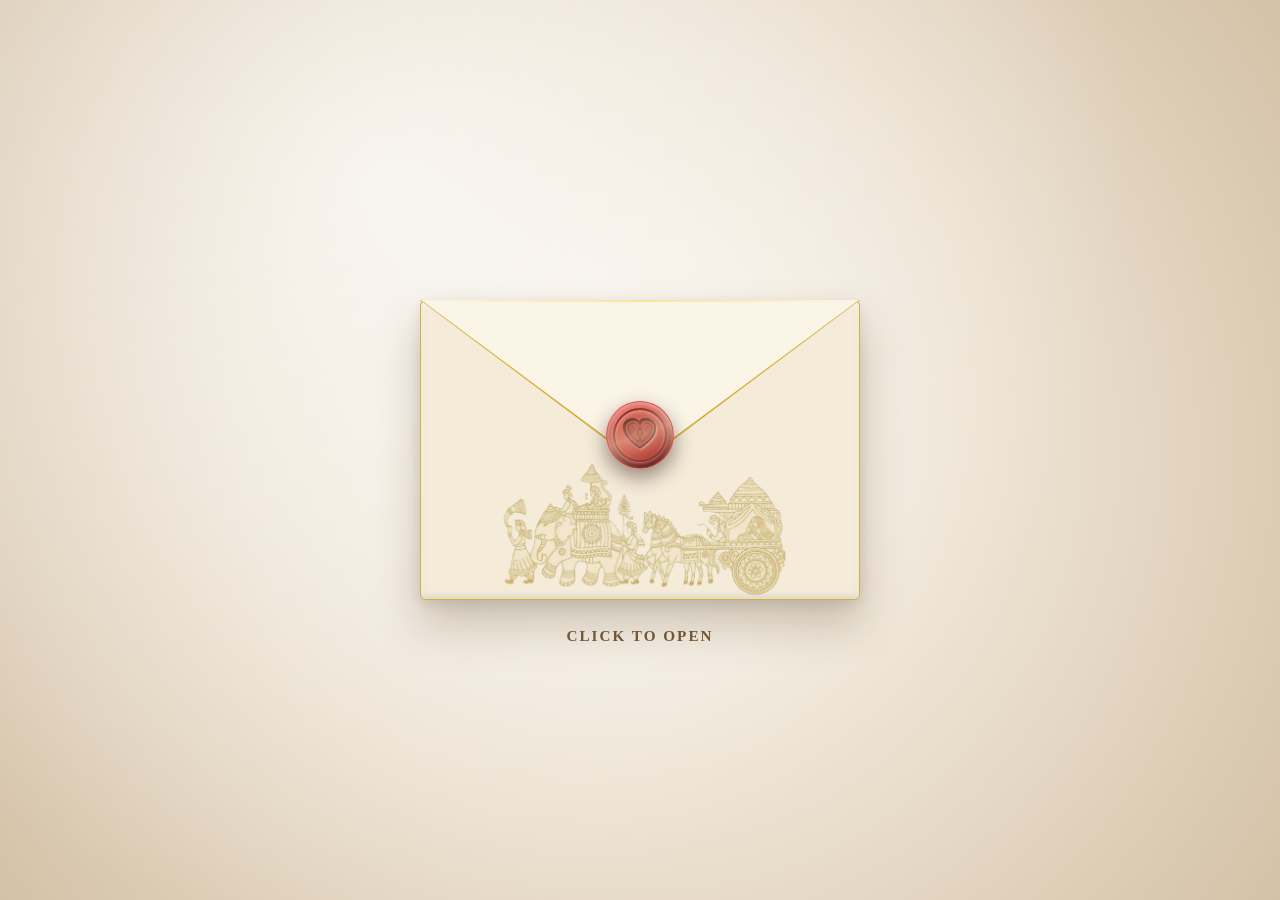
==== commit ad4894be: "Add files via upload" ====
--- a/index.html
+++ b/index.html
@@ -148,7 +148,7 @@
       overflow: hidden;
     }
 
-    /* Procession Image - Edge Fading Removed */
+    /* Procession Image */
     .perahera-img-bottom {
       position: absolute;
       left: 50%;
@@ -163,20 +163,27 @@
       opacity: 0.9;
     }
 
-    /* Smooth Cream Top Flap */
+    /* Top Flap Outer Base (Gold Border Layer) */
     .flap {
       position: absolute;
       top: 0;
       width: 100%;
       height: 100%;
-      background-color: var(--cream-envelope-flap);
-      border-radius: 6px;
+      background-color: var(--gold-border);
       clip-path: polygon(0 0, 100% 0, 50% 55%);
       transform-origin: top;
       transition: transform 1.2s cubic-bezier(0.4, 0, 0.2, 1);
       z-index: 4;
       filter: drop-shadow(0 8px 14px rgba(70, 45, 15, 0.25));
-      border-top: 1.5px solid var(--gold-border);
+    }
+
+    /* Top Flap Inner Layer (Cream Surface) */
+    .flap::before {
+      content: '';
+      position: absolute;
+      inset: 0;
+      background-color: var(--cream-envelope-flap);
+      clip-path: polygon(1px 0, calc(100% - 1px) 0, 50% calc(55% - 2.5px));
     }
 
     .flap::after {
@@ -187,6 +194,7 @@
       right: 0;
       height: 2px;
       background: linear-gradient(to right, transparent, rgba(255, 225, 150, 0.9), transparent);
+      z-index: 2;
     }
 
     /* Shiny Red Terracotta Wax Seal with Glint */
